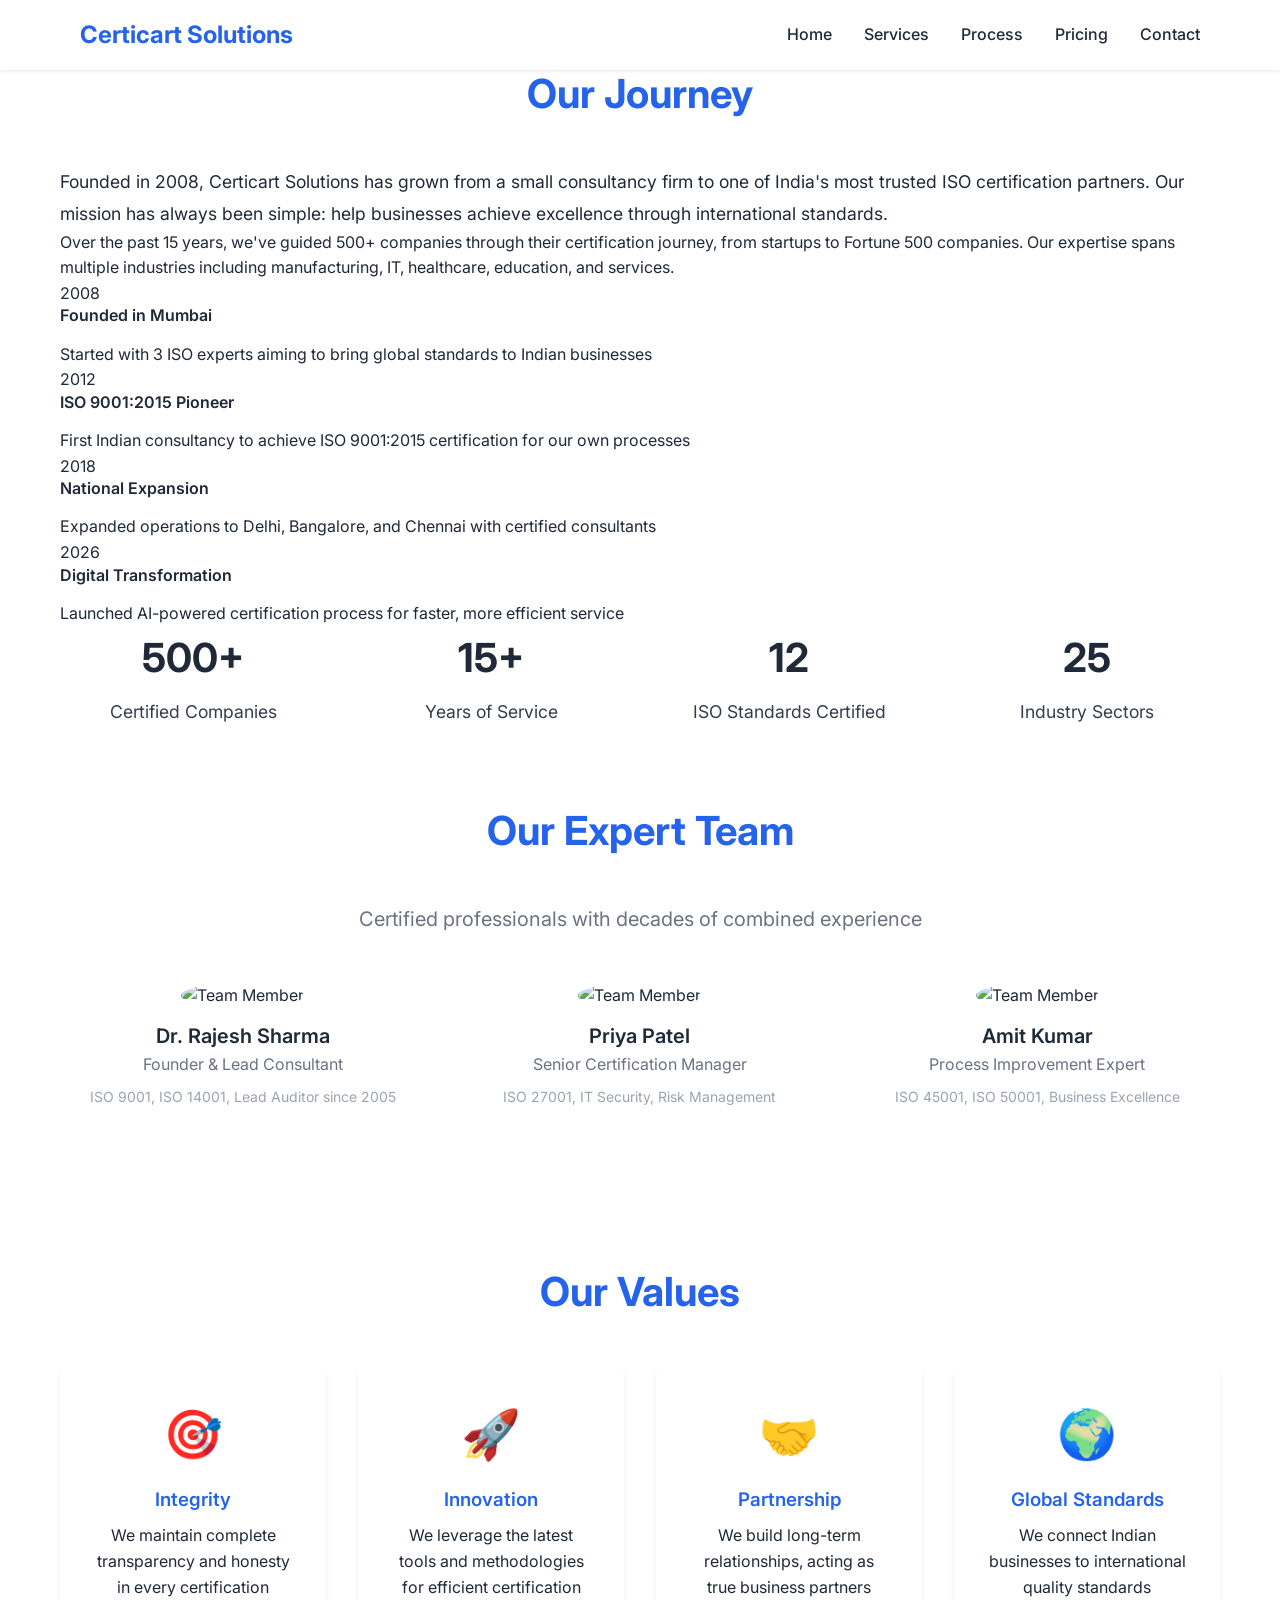
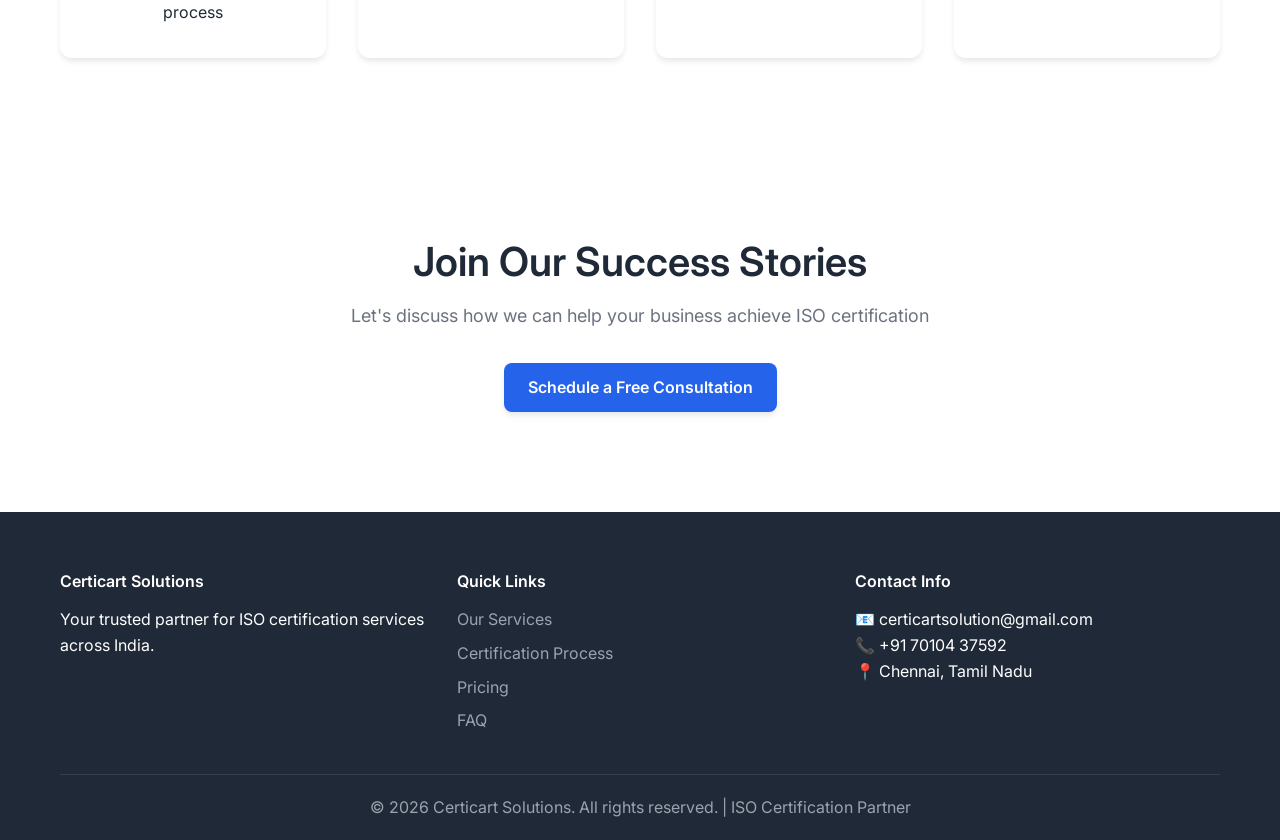
==== about.html @ 3e41272c "added the structure and filled with content" ====
<!DOCTYPE html>
<html lang="en">
<head>
    <meta charset="UTF-8">
    <meta name="viewport" content="width=device-width, initial-scale=1.0">
    <title>About Certicart Solutions | ISO Certification Experts</title>
    <meta name="description" content="Learn about Certicart Solutions - India's leading ISO certification consultancy with 15 years of experience in quality management systems.">
    <link rel="stylesheet" href="assets/css/style.css">
    <link rel="preconnect" href="https://fonts.googleapis.com">
    <link rel="preconnect" href="https://fonts.gstatic.com" crossorigin>
    <link href="https://fonts.googleapis.com/css2?family=Inter:wght@300;400;500;600;700&display=swap" rel="stylesheet">
    <link rel="icon" type="image/jpeg" href="logo.jpg">
</head>
<body>
    <!-- Header Navigation -->
    <header class="header">
        <div class="container">
            <div class="nav-wrapper">
                <a href="index.html" class="logo">Certicart Solutions</a>
                <nav class="nav-menu">
                    <a href="index.html" class="nav-link">Home</a>
                    <a href="services.html" class="nav-link">Services</a>
                    <a href="process.html" class="nav-link">Process</a>
                    <a href="pricing.html" class="nav-link">Pricing</a>
                    <a href="contact.html" class="nav-link">Contact</a>
                </nav>
                <button class="mobile-menu-toggle" aria-label="Toggle menu">
                    <span></span>
                    <span></span>
                    <span></span>
                </button>
            </div>
        </div>
    </header>

    <!-- About Hero -->
    <section class="about-hero">
        <div class="container">
            <div class="about-hero-content">
                <h1 class="about-title">Trusted ISO Certification Experts</h1>
                <p class="about-subtitle">15+ years of experience helping Indian businesses achieve global quality standards and ISO certification</p>
            </div>
        </div>
    </section>

    <!-- Our Story Section -->
    <section class="about-section">
        <div class="container">
            <div class="row">
                <div class="col-lg-6">
                    <h2 class="section-title">Our Journey</h2>
                    <p class="lead-text">
                        Founded in 2008, Certicart Solutions has grown from a small consultancy firm to one of India's most trusted ISO certification partners. Our mission has always been simple: help businesses achieve excellence through international standards.
                    </p>
                    <p>
                        Over the past 15 years, we've guided 500+ companies through their certification journey, from startups to Fortune 500 companies. Our expertise spans multiple industries including manufacturing, IT, healthcare, education, and services.
                    </p>
                    <div class="timeline">
                        <div class="timeline-item">
                            <div class="timeline-year">2008</div>
                            <div class="timeline-content">
                                <h4>Founded in Mumbai</h4>
                                <p>Started with 3 ISO experts aiming to bring global standards to Indian businesses</p>
                            </div>
                        </div>
                        <div class="timeline-item">
                            <div class="timeline-year">2012</div>
                            <div class="timeline-content">
                                <h4>ISO 9001:2015 Pioneer</h4>
                                <p>First Indian consultancy to achieve ISO 9001:2015 certification for our own processes</p>
                            </div>
                        </div>
                        <div class="timeline-item">
                            <div class="timeline-year">2018</div>
                            <div class="timeline-content">
                                <h4>National Expansion</h4>
                                <p>Expanded operations to Delhi, Bangalore, and Chennai with certified consultants</p>
                            </div>
                        </div>
                        <div class="timeline-item">
                            <div class="timeline-year">2026</div>
                            <div class="timeline-content">
                                <h4>Digital Transformation</h4>
                                <p>Launched AI-powered certification process for faster, more efficient service</p>
                            </div>
                        </div>
                    </div>
                </div>
                <div class="col-lg-6">
                    <div class="stats-grid">
                        <div class="stat-item">
                            <div class="stat-number">500+</div>
                            <div class="stat-label">Certified Companies</div>
                        </div>
                        <div class="stat-item">
                            <div class="stat-number">15+</div>
                            <div class="stat-label">Years of Service</div>
                        </div>
                        <div class="stat-item">
                            <div class="stat-number">12</div>
                            <div class="stat-label">ISO Standards Certified</div>
                        </div>
                        <div class="stat-item">
                            <div class="stat-number">25</div>
                            <div class="stat-label">Industry Sectors</div>
                        </div>
                    </div>
                </div>
            </div>
        </div>
    </section>

    <!-- Our Team Section -->
    <section class="team-section">
        <div class="container">
            <h2 class="section-title">Our Expert Team</h2>
            <p class="section-subtitle">Certified professionals with decades of combined experience</p>
            <div class="team-grid">
                <div class="team-member">
                    <div class="member-image">
                        <img src="https://picsum.photos/seed/team1/200/200" alt="Team Member" loading="lazy">
                    </div>
                    <div class="member-info">
                        <h3 class="member-name">Dr. Rajesh Sharma</h3>
                        <p class="member-title">Founder & Lead Consultant</p>
                        <p class="member-expertise">ISO 9001, ISO 14001, Lead Auditor since 2005</p>
                    </div>
                </div>
                <div class="team-member">
                    <div class="member-image">
                        <img src="https://picsum.photos/seed/team2/200/200" alt="Team Member" loading="lazy">
                    </div>
                    <div class="member-info">
                        <h3 class="member-name">Priya Patel</h3>
                        <p class="member-title">Senior Certification Manager</p>
                        <p class="member-expertise">ISO 27001, IT Security, Risk Management</p>
                    </div>
                </div>
                <div class="team-member">
                    <div class="member-image">
                        <img src="https://picsum.photos/seed/team3/200/200" alt="Team Member" loading="lazy">
                    </div>
                    <div class="member-info">
                        <h3 class="member-name">Amit Kumar</h3>
                        <p class="member-title">Process Improvement Expert</p>
                        <p class="member-expertise">ISO 45001, ISO 50001, Business Excellence</p>
                    </div>
                </div>
            </div>
        </div>
    </section>

    <!-- Our Values -->
    <section class="values-section bg-light">
        <div class="container">
            <h2 class="section-title text-center">Our Values</h2>
            <div class="values-grid">
                <div class="value-item">
                    <div class="value-icon">🎯</div>
                    <h3>Integrity</h3>
                    <p>We maintain complete transparency and honesty in every certification process</p>
                </div>
                <div class="value-item">
                    <div class="value-icon">🚀</div>
                    <h3>Innovation</h3>
                    <p>We leverage the latest tools and methodologies for efficient certification</p>
                </div>
                <div class="value-item">
                    <div class="value-icon">🤝</div>
                    <h3>Partnership</h3>
                    <p>We build long-term relationships, acting as true business partners</p>
                </div>
                <div class="value-item">
                    <div class="value-icon">🌍</div>
                    <h3>Global Standards</h3>
                    <p>We connect Indian businesses to international quality standards</p>
                </div>
            </div>
        </div>
    </section>

    <!-- CTA Section -->
    <section class="cta-section">
        <div class="container">
            <div class="cta-content text-center">
                <h2 class="cta-title">Join Our Success Stories</h2>
                <p class="cta-subtitle">Let's discuss how we can help your business achieve ISO certification</p>
                <a href="contact.html" class="btn-primary">Schedule a Free Consultation</a>
            </div>
        </div>
    </section>

    <!-- Footer -->
    <footer class="footer">
        <div class="container">
            <div class="footer-content">
                <div class="footer-section">
                    <h4>Certicart Solutions</h4>
                    <p>Your trusted partner for ISO certification services across India.</p>
                </div>
                <div class="footer-section">
                    <h4>Quick Links</h4>
                    <ul>
                        <li><a href="services.html">Our Services</a></li>
                        <li><a href="process.html">Certification Process</a></li>
                        <li><a href="pricing.html">Pricing</a></li>
                        <li><a href="faq.html">FAQ</a></li>
                    </ul>
                </div>
                <div class="footer-section">
                    <h4>Contact Info</h4>
                    <p>📧 certicartsolution@gmail.com</p>
                    <p>📞 +91 70104 37592</p>
                    <p>📍 Chennai, Tamil Nadu</p>
                </div>
            </div>
            <div class="footer-bottom">
                <p>&copy; 2026 Certicart Solutions. All rights reserved. | ISO Certification Partner</p>
            </div>
        </div>
    </footer>

    <script src="assets/js/script.js"></script>
</body>
</html>
---- assets/css/style.css ----
/* ===================================
   Base Styles & Variables
   =================================== */

:root {
    --primary-color: #2563eb;
    --secondary-color: #10b981;
    --accent-color: #f59e0b;
    --text-dark: #1f2937;
    --text-light: #6b7280;
    --text-lighter: #9ca3af;
    --bg-light: #f9fafb;
    --bg-white: #ffffff;
    --border-color: #e5e7eb;
    --shadow-sm: 0 1px 3px 0 rgba(0, 0, 0, 0.1);
    --shadow-md: 0 4px 6px -1px rgba(0, 0, 0, 0.1);
    --shadow-lg: 0 10px 15px -3px rgba(0, 0, 0, 0.1);
}

* {
    margin: 0;
    padding: 0;
    box-sizing: border-box;
}

html {
    scroll-behavior: smooth;
}

body {
    font-family: 'Inter', sans-serif;
    line-height: 1.6;
    color: var(--text-dark);
    overflow-x: hidden;
}

.container {
    max-width: 1200px;
    margin: 0 auto;
    padding: 0 20px;
}

/* ===================================
   Typography
   =================================== */

h1, h2, h3, h4, h5, h6 {
    font-weight: 600;
    line-height: 1.2;
    margin-bottom: 1rem;
}

.section-title {
    text-align: center;
    font-size: 2.5rem;
    font-weight: 700;
    margin-bottom: 3rem;
    color: var(--primary-color);
}

.section-subtitle {
    font-size: 1.25rem;
    color: var(--text-light);
    text-align: center;
    margin-bottom: 2rem;
}

.lead-text {
    font-size: 1.1rem;
    line-height: 1.8;
    color: var(--text-dark);
}

/* ===================================
   Header Navigation
   =================================== */

.header {
    background: var(--bg-white);
    box-shadow: var(--shadow-sm);
    position: fixed;
    top: 0;
    width: 100%;
    z-index: 1000;
    transition: all 0.3s ease;
}

.nav-wrapper {
    display: flex;
    justify-content: space-between;
    align-items: center;
    padding: 1rem 20px;
}

.logo {
    font-size: 1.5rem;
    font-weight: 700;
    color: var(--primary-color);
    text-decoration: none;
    transition: color 0.3s ease;
}

.logo:hover {
    color: var(--secondary-color);
}

.nav-menu {
    display: flex;
    list-style: none;
    gap: 2rem;
}

.nav-link {
    text-decoration: none;
    color: var(--text-dark);
    font-weight: 500;
    transition: color 0.3s ease;
    position: relative;
}

.nav-link:hover {
    color: var(--primary-color);
}

.nav-link::after {
    content: '';
    position: absolute;
    bottom: -5px;
    left: 0;
    width: 0;
    height: 2px;
    background: var(--primary-color);
    transition: width 0.3s ease;
}

.nav-link:hover::after {
    width: 100%;
}

.mobile-menu-toggle {
    display: none;
    flex-direction: column;
    cursor: pointer;
    gap: 4px;
    padding: 8px;
}

.mobile-menu-toggle span {
    width: 25px;
    height: 3px;
    background: var(--text-dark);
    transition: all 0.3s ease;
}

/* ===================================
   Buttons
   =================================== */

.btn-primary, .btn-secondary {
    display: inline-block;
    padding: 12px 24px;
    text-decoration: none;
    font-weight: 600;
    border-radius: 8px;
    transition: all 0.3s ease;
    cursor: pointer;
    border: none;
    font-size: 1rem;
}

.btn-primary {
    background: var(--primary-color);
    color: var(--bg-white);
    box-shadow: var(--shadow-md);
}

.btn-primary:hover {
    background: #1d4ed8;
    transform: translateY(-2px);
    box-shadow: var(--shadow-lg);
}

.btn-secondary {
    background: transparent;
    color: var(--primary-color);
    border: 2px solid var(--primary-color);
}

.btn-secondary:hover {
    background: var(--primary-color);
    color: var(--bg-white);
    transform: translateY(-2px);
}

/* ===================================
   Hero Section
   =================================== */

.hero {
    padding: 120px 0 80px;
    background: linear-gradient(135deg, #667eea 0%, #764ba2 100%);
    color: var(--bg-white);
    text-align: center;
    position: relative;
    overflow: hidden;
}

.hero::before {
    content: '';
    position: absolute;
    top: 0;
    left: 0;
    right: 0;
    bottom: 0;
    background: url('data:image/svg+xml,<svg xmlns="http://www.w3.org/2000/svg" viewBox="0 0 1440 320"><path fill="%23ffffff" fill-opacity="0.1" d="M0,96L48,112C96,128,192,160,288,160C384,160,480,128,576,122.7C672,117,768,139,864,154.7C960,171,1056,181,1152,165.3C1248,149,1344,107,1392,85.3L1440,64L1440,320L1392,320C1344,320,1248,320,1152,320C1056,320,960,320,864,320C768,320,672,320,576,320C480,320,384,320,288,320C192,320,96,320,48,320L0,320Z"></path></svg>') no-repeat bottom;
    background-size: cover;
}

.hero-content {
    display: grid;
    grid-template-columns: 1fr 1fr;
    gap: 4rem;
    align-items: center;
    position: relative;
    z-index: 1;
}

.hero-title {
    font-size: 3.5rem;
    font-weight: 700;
    margin-bottom: 1.5rem;
    line-height: 1.2;
}

.hero-subtitle {
    font-size: 1.25rem;
    margin-bottom: 2.5rem;
    opacity: 0.95;
}

.hero-buttons {
    display: flex;
    gap: 1rem;
    justify-content: center;
    flex-wrap: wrap;
}

.hero-image img {
    border-radius: 20px;
    box-shadow: var(--shadow-lg);
    max-width: 100%;
    height: auto;
}

/* ===================================
   Services Sections
   =================================== */

.services-overview {
    padding: 80px 0;
    background: var(--bg-white);
}

.services-grid {
    display: grid;
    grid-template-columns: repeat(auto-fit, minmax(280px, 1fr));
    gap: 2rem;
    margin-top: 3rem;
}

.service-item {
    text-align: center;
    padding: 2rem;
    background: var(--bg-light);
    border-radius: 12px;
    transition: transform 0.3s ease, box-shadow 0.3s ease;
}

.service-item:hover {
    transform: translateY(-5px);
    box-shadow: var(--shadow-lg);
}

.service-icon {
    font-size: 3rem;
    margin-bottom: 1rem;
}

.service-item h3 {
    font-size: 1.25rem;
    color: var(--primary-color);
    margin-bottom: 0.75rem;
}

.service-item p {
    color: var(--text-light);
    line-height: 1.6;
}

/* Stats Section */
.stats {
    padding: 60px 0;
    background: linear-gradient(135deg, var(--primary-color) 0%, var(--secondary-color) 100%);
    color: var(--bg-white);
}

.stats-grid {
    display: grid;
    grid-template-columns: repeat(auto-fit, minmax(200px, 1fr));
    gap: 2rem;
    text-align: center;
}

.stat-number {
    font-size: 2.5rem;
    font-weight: 700;
    margin-bottom: 0.5rem;
}

.stat-label {
    font-size: 1.1rem;
    opacity: 0.9;
}

/* ===================================
   Featured Services
   =================================== */

.featured-services {
    padding: 80px 0;
    background: var(--bg-light);
}

.services-list {
    display: grid;
    grid-template-columns: repeat(auto-fit, minmax(320px, 1fr));
    gap: 2rem;
    margin-top: 3rem;
}

.service-card {
    background: var(--bg-white);
    padding: 2.5rem;
    border-radius: 12px;
    box-shadow: var(--shadow-md);
    transition: transform 0.3s ease, box-shadow 0.3s ease;
}

.service-card:hover {
    transform: translateY(-3px);
    box-shadow: var(--shadow-lg);
}

.service-header {
    display: flex;
    justify-content: space-between;
    align-items: center;
    margin-bottom: 1.5rem;
}

.service-header h3 {
    font-size: 1.5rem;
    color: var(--primary-color);
}

.service-badge {
    background: var(--bg-light);
    padding: 0.5rem 1rem;
    border-radius: 20px;
    font-size: 0.875rem;
    font-weight: 500;
    color: var(--text-dark);
}

.service-card p {
    color: var(--text-light);
    line-height: 1.6;
}

/* ===================================
   Team Section
   =================================== */

.team-section {
    padding: 80px 0;
    background: var(--bg-white);
}

.team-grid {
    display: grid;
    grid-template-columns: repeat(auto-fit, minmax(250px, 1fr));
    gap: 2rem;
    margin-top: 3rem;
}

.team-member {
    text-align: center;
    transition: transform 0.3s ease;
}

.team-member:hover {
    transform: scale(1.05);
}

.member-image img {
    border-radius: 50%;
    width: 150px;
    height: 150px;
    object-fit: cover;
    margin-bottom: 1rem;
}

.member-name {
    font-size: 1.25rem;
    margin-bottom: 0.25rem;
}

.member-title {
    color: var(--text-light);
    margin-bottom: 0.5rem;
}

.member-expertise {
    font-size: 0.875rem;
    color: var(--text-lighter);
}

/* ===================================
   Values Section
   =================================== */

.values-section {
    padding: 80px 0;
}

.values-grid {
    display: grid;
    grid-template-columns: repeat(auto-fit, minmax(250px, 1fr));
    gap: 2rem;
    margin-top: 3rem;
}

.value-item {
    text-align: center;
    padding: 2rem;
    background: var(--bg-white);
    border-radius: 12px;
    box-shadow: var(--shadow-md);
    transition: transform 0.3s ease;
}

.value-item:hover {
    transform: translateY(-5px);
}

.value-icon {
    font-size: 3rem;
    margin-bottom: 1rem;
}

.value-item h3 {
    color: var(--primary-color);
    margin-bottom: 0.75rem;
}

/* ===================================
   Contact Section
   =================================== */

.cta-section {
    padding: 100px 0;
    text-align: center;
}

.cta-section.bg-light {
    background: var(--bg-light);
}

.cta-title {
    font-size: 2.5rem;
    margin-bottom: 1rem;
}

.cta-subtitle {
    font-size: 1.125rem;
    color: var(--text-light);
    margin-bottom: 2rem;
    max-width: 600px;
    margin-left: auto;
    margin-right: auto;
}

/* ===================================
   Footer
   =================================== */

.footer {
    background: var(--text-dark);
    color: var(--bg-white);
    padding: 60px 0 20px;
}

.footer-content {
    display: grid;
    grid-template-columns: repeat(auto-fit, minmax(250px, 1fr));
    gap: 2rem;
    margin-bottom: 2rem;
}

.footer-section h4 {
    color: var(--bg-white);
    margin-bottom: 1rem;
}

.footer-section ul {
    list-style: none;
}

.footer-section li {
    margin-bottom: 0.5rem;
}

.footer-section a {
    color: var(--text-lighter);
    text-decoration: none;
    transition: color 0.3s ease;
}

.footer-section a:hover {
    color: var(--bg-white);
}

.footer-bottom {
    border-top: 1px solid rgba(255, 255, 255, 0.1);
    padding-top: 20px;
    text-align: center;
    color: var(--text-lighter);
}

/* ===================================
   Mobile Responsive
   =================================== */

@media (max-width: 768px) {
    .mobile-menu-toggle {
        display: flex;
    }

    .nav-menu {
        display: none;
        position: absolute;
        top: 100%;
        left: 0;
        width: 100%;
        background: var(--bg-white);
        flex-direction: column;
        padding: 1rem;
        box-shadow: var(--shadow-lg);
    }

    .nav-menu.active {
        display: flex;
    }

    .hero-content {
        grid-template-columns: 1fr;
        text-align: center;
        gap: 2rem;
    }

    .hero-title {
        font-size: 2.5rem;
    }

    .hero-buttons {
        justify-content: center;
    }

    .stats-grid {
        grid-template-columns: 1fr;
    }

    .service-header {
        flex-direction: column;
        align-items: flex-start;
        gap: 1rem;
    }

    .footer-content {
        grid-template-columns: 1fr;
        text-align: center;
    }

    .section-title {
        font-size: 2rem;
    }
}

@media (max-width: 480px) {
    .hero-title {
        font-size: 2rem;
    }

    .hero-subtitle {
        font-size: 1rem;
    }

    .stats-grid {
        gap: 1rem;
    }

    .stat-number {
        font-size: 2rem;
    }
}
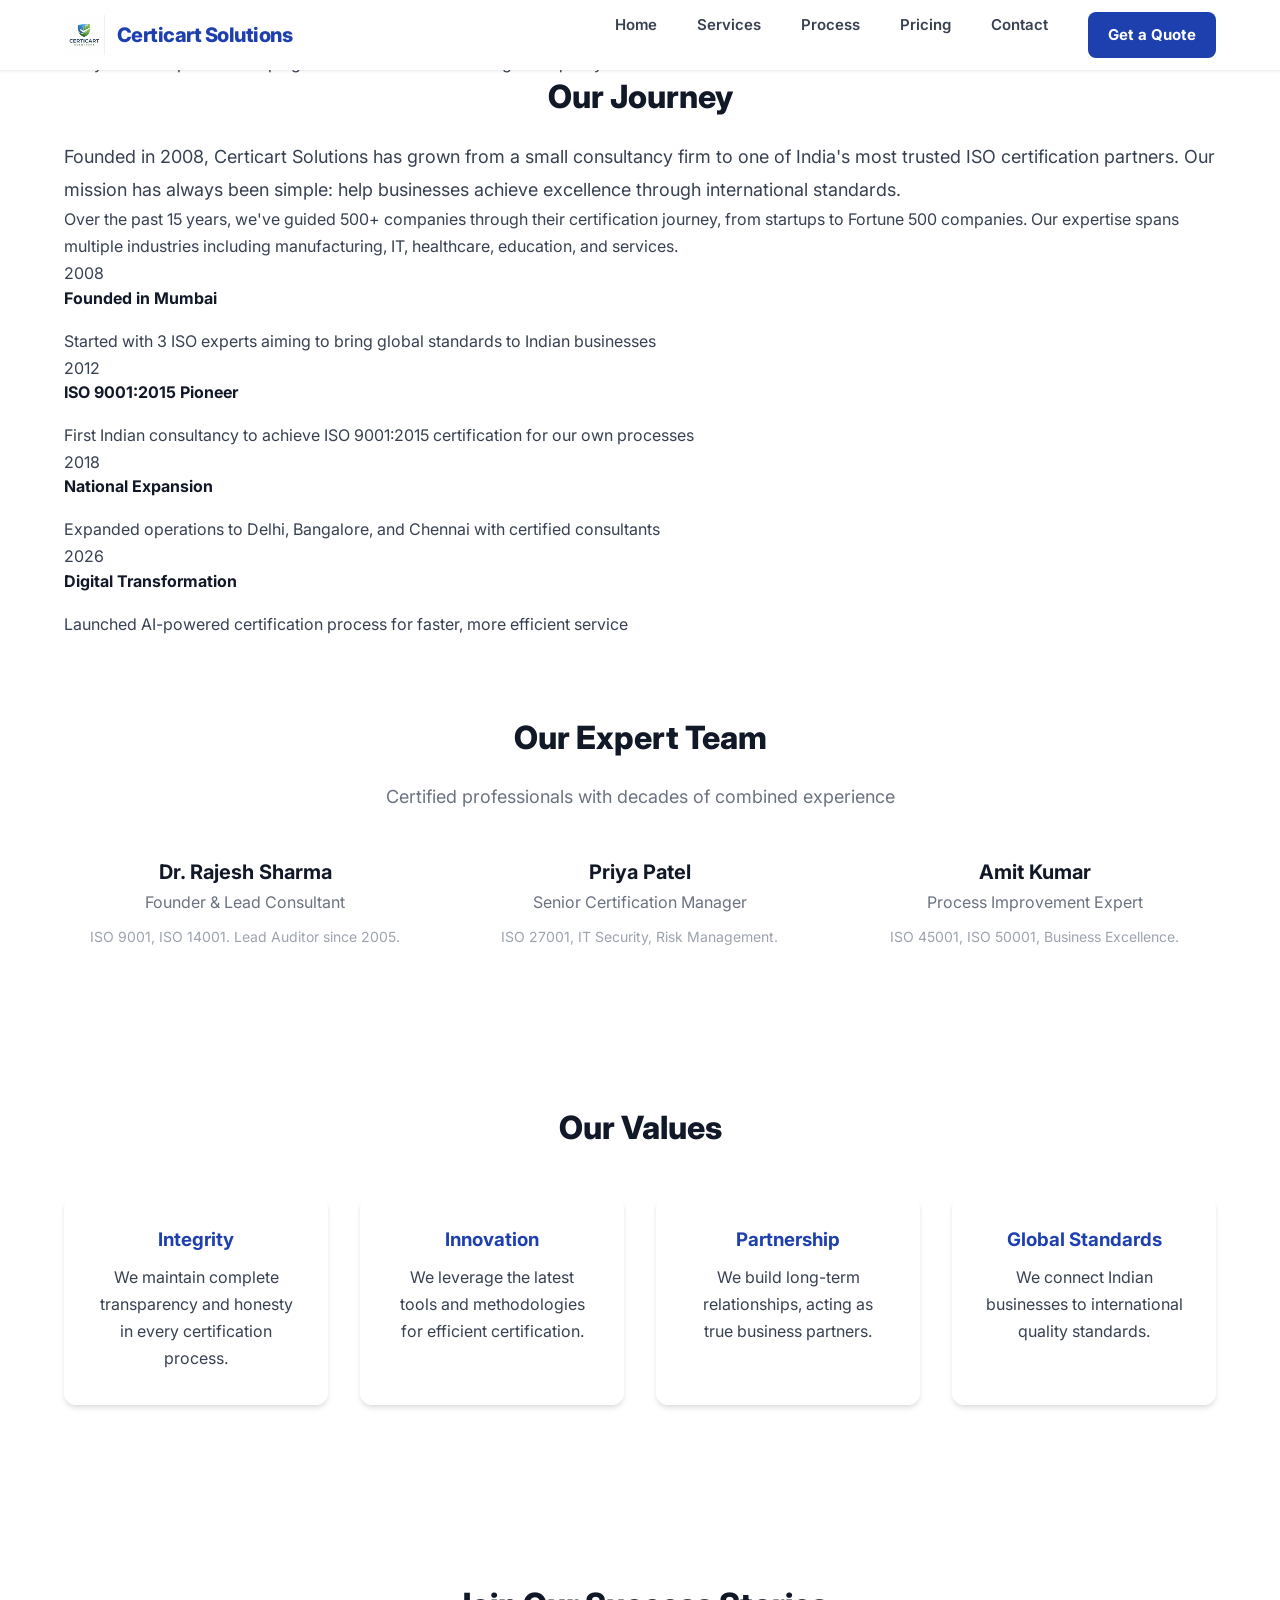
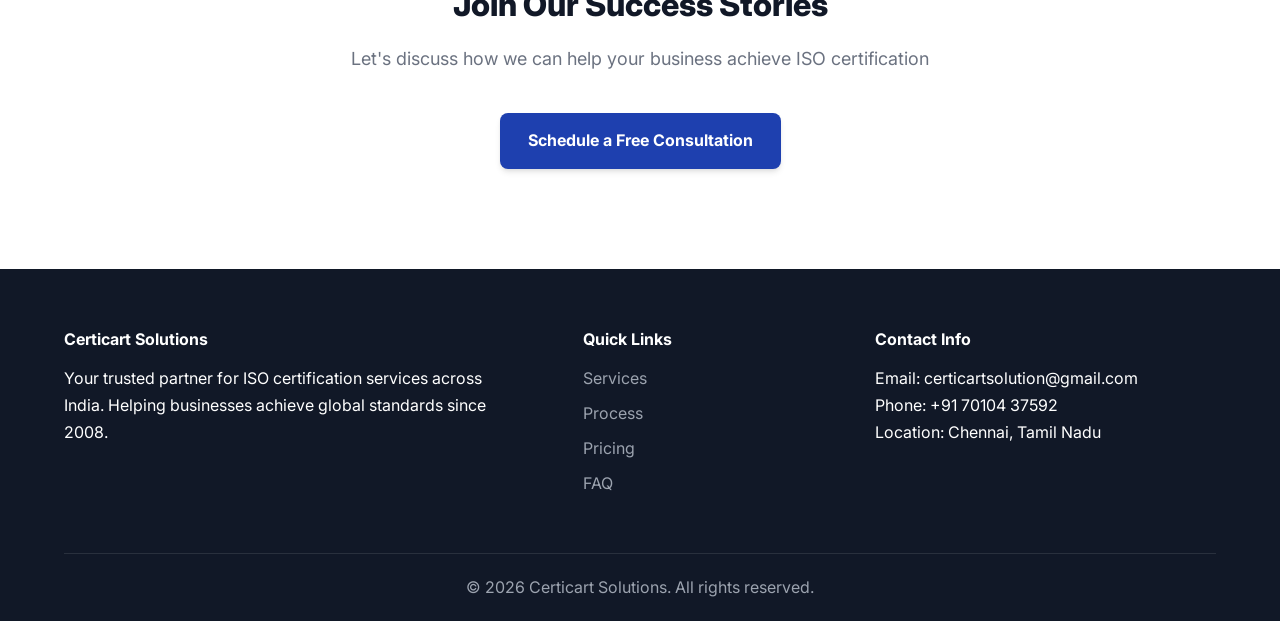
==== commit 759eb7d4: "made changes to the structure and content" ====
--- a/about.html
+++ b/about.html
@@ -9,20 +9,24 @@
     <link rel="preconnect" href="https://fonts.googleapis.com">
     <link rel="preconnect" href="https://fonts.gstatic.com" crossorigin>
     <link href="https://fonts.googleapis.com/css2?family=Inter:wght@300;400;500;600;700&display=swap" rel="stylesheet">
-    <link rel="icon" type="image/jpeg" href="logo.jpg">
+    <link rel="icon" type="image/png" href="assets/logo.png">
 </head>
 <body>
     <!-- Header Navigation -->
     <header class="header">
         <div class="container">
             <div class="nav-wrapper">
-                <a href="index.html" class="logo">Certicart Solutions</a>
+                <a href="index.html" class="logo">
+                    <img src="assets/logo.png" alt="Certicart Solutions Logo" class="logo-img">
+                    <span class="logo-text">Certicart Solutions</span>
+                </a>
                 <nav class="nav-menu">
                     <a href="index.html" class="nav-link">Home</a>
                     <a href="services.html" class="nav-link">Services</a>
                     <a href="process.html" class="nav-link">Process</a>
                     <a href="pricing.html" class="nav-link">Pricing</a>
                     <a href="contact.html" class="nav-link">Contact</a>
+                    <a href="contact.html" class="nav-link nav-quote-btn">Get a Quote</a>
                 </nav>
                 <button class="mobile-menu-toggle" aria-label="Toggle menu">
                     <span></span>
@@ -117,33 +121,24 @@
             <p class="section-subtitle">Certified professionals with decades of combined experience</p>
             <div class="team-grid">
                 <div class="team-member">
-                    <div class="member-image">
-                        <img src="https://picsum.photos/seed/team1/200/200" alt="Team Member" loading="lazy">
-                    </div>
                     <div class="member-info">
                         <h3 class="member-name">Dr. Rajesh Sharma</h3>
                         <p class="member-title">Founder & Lead Consultant</p>
-                        <p class="member-expertise">ISO 9001, ISO 14001, Lead Auditor since 2005</p>
+                        <p class="member-expertise">ISO 9001, ISO 14001. Lead Auditor since 2005.</p>
                     </div>
                 </div>
                 <div class="team-member">
-                    <div class="member-image">
-                        <img src="https://picsum.photos/seed/team2/200/200" alt="Team Member" loading="lazy">
-                    </div>
                     <div class="member-info">
                         <h3 class="member-name">Priya Patel</h3>
                         <p class="member-title">Senior Certification Manager</p>
-                        <p class="member-expertise">ISO 27001, IT Security, Risk Management</p>
+                        <p class="member-expertise">ISO 27001, IT Security, Risk Management.</p>
                     </div>
                 </div>
                 <div class="team-member">
-                    <div class="member-image">
-                        <img src="https://picsum.photos/seed/team3/200/200" alt="Team Member" loading="lazy">
-                    </div>
                     <div class="member-info">
                         <h3 class="member-name">Amit Kumar</h3>
                         <p class="member-title">Process Improvement Expert</p>
-                        <p class="member-expertise">ISO 45001, ISO 50001, Business Excellence</p>
+                        <p class="member-expertise">ISO 45001, ISO 50001, Business Excellence.</p>
                     </div>
                 </div>
             </div>
@@ -156,24 +151,20 @@
             <h2 class="section-title text-center">Our Values</h2>
             <div class="values-grid">
                 <div class="value-item">
-                    <div class="value-icon">🎯</div>
                     <h3>Integrity</h3>
-                    <p>We maintain complete transparency and honesty in every certification process</p>
-                </div>
-                <div class="value-item">
-                    <div class="value-icon">🚀</div>
+                    <p>We maintain complete transparency and honesty in every certification process.</p>
+                </div>
+                <div class="value-item">
                     <h3>Innovation</h3>
-                    <p>We leverage the latest tools and methodologies for efficient certification</p>
-                </div>
-                <div class="value-item">
-                    <div class="value-icon">🤝</div>
+                    <p>We leverage the latest tools and methodologies for efficient certification.</p>
+                </div>
+                <div class="value-item">
                     <h3>Partnership</h3>
-                    <p>We build long-term relationships, acting as true business partners</p>
-                </div>
-                <div class="value-item">
-                    <div class="value-icon">🌍</div>
+                    <p>We build long-term relationships, acting as true business partners.</p>
+                </div>
+                <div class="value-item">
                     <h3>Global Standards</h3>
-                    <p>We connect Indian businesses to international quality standards</p>
+                    <p>We connect Indian businesses to international quality standards.</p>
                 </div>
             </div>
         </div>
@@ -196,30 +187,33 @@
             <div class="footer-content">
                 <div class="footer-section">
                     <h4>Certicart Solutions</h4>
-                    <p>Your trusted partner for ISO certification services across India.</p>
+                    <p>Your trusted partner for ISO certification services across India. Helping businesses achieve global standards since 2008.</p>
                 </div>
                 <div class="footer-section">
                     <h4>Quick Links</h4>
                     <ul>
-                        <li><a href="services.html">Our Services</a></li>
-                        <li><a href="process.html">Certification Process</a></li>
+                        <li><a href="services.html">Services</a></li>
+                        <li><a href="process.html">Process</a></li>
                         <li><a href="pricing.html">Pricing</a></li>
                         <li><a href="faq.html">FAQ</a></li>
                     </ul>
                 </div>
                 <div class="footer-section">
                     <h4>Contact Info</h4>
-                    <p>📧 certicartsolution@gmail.com</p>
-                    <p>📞 +91 70104 37592</p>
-                    <p>📍 Chennai, Tamil Nadu</p>
+                    <p>Email: certicartsolution@gmail.com</p>
+                    <p>Phone: +91 70104 37592</p>
+                    <p>Location: Chennai, Tamil Nadu</p>
                 </div>
             </div>
             <div class="footer-bottom">
-                <p>&copy; 2026 Certicart Solutions. All rights reserved. | ISO Certification Partner</p>
+                <p>&copy; 2026 Certicart Solutions. All rights reserved.</p>
             </div>
         </div>
     </footer>
 
+    <button id="back-to-top" aria-label="Back to top">
+        <span>↑</span>
+    </button>
     <script src="assets/js/script.js"></script>
 </body>
 </html>
--- a/assets/css/style.css
+++ b/assets/css/style.css
@@ -3,18 +3,31 @@
    =================================== */
 
 :root {
-    --primary-color: #2563eb;
-    --secondary-color: #10b981;
-    --accent-color: #f59e0b;
-    --text-dark: #1f2937;
-    --text-light: #6b7280;
-    --text-lighter: #9ca3af;
-    --bg-light: #f9fafb;
+    /* Color Palette - Premium Corporate */
+    --primary-color: #1e40af;       /* Deeper, Trustworthy Blue */
+    --secondary-color: #065f46;     /* Deeper, Professional Green */
+    --accent-color: #10b981;        /* Clean Accent Green */
+    --text-dark: #111827;          /* Rich Header Gray */
+    --text-body: #374151;          /* Comfortable Body Gray */
+    --text-light: #6b7280;          /* Subtle Support Gray */
+    --text-lighter: #9ca3af;       /* Minor Support Gray */
+    --bg-light: #f8fafc;           /* Clean Off-white/Gray */
     --bg-white: #ffffff;
-    --border-color: #e5e7eb;
-    --shadow-sm: 0 1px 3px 0 rgba(0, 0, 0, 0.1);
-    --shadow-md: 0 4px 6px -1px rgba(0, 0, 0, 0.1);
-    --shadow-lg: 0 10px 15px -3px rgba(0, 0, 0, 0.1);
+    --border-color: #e2e8f0;       /* Lighter, subtle borders */
+    
+    /* Typography Scale */
+    --fs-h1: 2.75rem;
+    --fs-h1-hero: 3.5rem;
+    --fs-h2: 2rem;
+    --fs-h3: 1.25rem;
+    --fs-body: 1rem;
+    --fs-nav: 0.9375rem;
+    
+    /* Effects */
+    --shadow-sm: 0 1px 2px 0 rgba(0, 0, 0, 0.05);
+    --shadow-md: 0 4px 6px -1px rgba(0, 0, 0, 0.1), 0 2px 4px -1px rgba(0, 0, 0, 0.06);
+    --shadow-lg: 0 10px 15px -3px rgba(0, 0, 0, 0.1), 0 4px 6px -2px rgba(0, 0, 0, 0.05);
+    --radius-standard: 8px;
 }
 
 * {
@@ -25,19 +38,23 @@
 
 html {
     scroll-behavior: smooth;
+    font-size: 16px; /* Explicit base */
 }
 
 body {
-    font-family: 'Inter', sans-serif;
-    line-height: 1.6;
-    color: var(--text-dark);
+    font-family: 'Inter', -apple-system, BlinkMacSystemFont, 'Segoe UI', Roboto, sans-serif;
+    line-height: 1.7; /* Balanced for readability */
+    color: var(--text-body);
+    background-color: var(--bg-white);
     overflow-x: hidden;
+    -webkit-font-smoothing: antialiased;
+    -moz-osx-font-smoothing: grayscale;
 }
 
 .container {
     max-width: 1200px;
     margin: 0 auto;
-    padding: 0 20px;
+    padding: 0 1.5rem;
 }
 
 /* ===================================
@@ -45,30 +62,33 @@
    =================================== */
 
 h1, h2, h3, h4, h5, h6 {
-    font-weight: 600;
-    line-height: 1.2;
-    margin-bottom: 1rem;
+    font-weight: 700; /* Bolder headers for clear hierarchy */
+    line-height: 1.25;
+    margin-bottom: 1.25rem;
+    color: var(--text-dark);
 }
 
 .section-title {
     text-align: center;
-    font-size: 2.5rem;
-    font-weight: 700;
-    margin-bottom: 3rem;
-    color: var(--primary-color);
+    font-size: var(--fs-h2);
+    font-weight: 800;
+    margin-bottom: 1.5rem;
 }
 
 .section-subtitle {
-    font-size: 1.25rem;
+    font-size: 1.125rem;
     color: var(--text-light);
     text-align: center;
-    margin-bottom: 2rem;
+    margin-bottom: 3rem;
+    max-width: 700px;
+    margin-left: auto;
+    margin-right: auto;
 }
 
 .lead-text {
-    font-size: 1.1rem;
+    font-size: 1.125rem;
     line-height: 1.8;
-    color: var(--text-dark);
+    color: var(--text-body);
 }
 
 /* ===================================
@@ -89,37 +109,71 @@
     display: flex;
     justify-content: space-between;
     align-items: center;
-    padding: 1rem 20px;
+    padding: 0.75rem 0;
 }
 
 .logo {
-    font-size: 1.5rem;
-    font-weight: 700;
+    display: flex;
+    align-items: center;
+    gap: 12px;
+    text-decoration: none;
+    transition: transform 0.3s cubic-bezier(0.4, 0, 0.2, 1);
+}
+
+.logo:hover {
+    transform: scale(1.02);
+}
+
+.logo-img {
+    height: 40px;
+    width: auto;
+    object-fit: contain;
+}
+
+.logo-text {
+    font-size: 1.25rem;
+    font-weight: 800;
     color: var(--primary-color);
-    text-decoration: none;
-    transition: color 0.3s ease;
-}
-
-.logo:hover {
-    color: var(--secondary-color);
+    letter-spacing: -0.025em;
 }
 
 .nav-menu {
     display: flex;
     list-style: none;
-    gap: 2rem;
+    gap: 2.5rem;
 }
 
 .nav-link {
     text-decoration: none;
-    color: var(--text-dark);
-    font-weight: 500;
+    color: var(--text-body);
+    font-weight: 600;
+    font-size: var(--fs-nav);
     transition: color 0.3s ease;
     position: relative;
 }
 
 .nav-link:hover {
     color: var(--primary-color);
+}
+
+.nav-quote-btn {
+    background: var(--primary-color);
+    color: var(--bg-white) !important;
+    padding: 0.625rem 1.25rem;
+    border-radius: var(--radius-standard);
+    font-weight: 700;
+    font-size: var(--fs-nav);
+    transition: all 0.3s ease;
+}
+
+.nav-quote-btn:hover {
+    background: var(--secondary-color);
+    transform: translateY(-1px);
+    box-shadow: var(--shadow-md);
+}
+
+.nav-quote-btn::after {
+    display: none;
 }
 
 .nav-link::after {
@@ -158,14 +212,14 @@
 
 .btn-primary, .btn-secondary {
     display: inline-block;
-    padding: 12px 24px;
+    padding: 0.875rem 1.75rem;
     text-decoration: none;
-    font-weight: 600;
-    border-radius: 8px;
-    transition: all 0.3s ease;
+    font-weight: 700;
+    border-radius: var(--radius-standard);
+    transition: all 0.3s cubic-bezier(0.4, 0, 0.2, 1);
     cursor: pointer;
     border: none;
-    font-size: 1rem;
+    font-size: var(--fs-body);
 }
 
 .btn-primary {
@@ -175,7 +229,7 @@
 }
 
 .btn-primary:hover {
-    background: #1d4ed8;
+    background: #173691; /* Manual darken of primary */
     transform: translateY(-2px);
     box-shadow: var(--shadow-lg);
 }
@@ -197,10 +251,10 @@
    =================================== */
 
 .hero {
-    padding: 120px 0 80px;
-    background: linear-gradient(135deg, #667eea 0%, #764ba2 100%);
+    padding: 160px 0 120px;
+    background: linear-gradient(135deg, #1e40af 0%, #065f46 100%);
     color: var(--bg-white);
-    text-align: center;
+    text-align: left;
     position: relative;
     overflow: hidden;
 }
@@ -226,16 +280,18 @@
 }
 
 .hero-title {
-    font-size: 3.5rem;
-    font-weight: 700;
+    font-size: var(--fs-h1-hero);
+    font-weight: 800;
     margin-bottom: 1.5rem;
-    line-height: 1.2;
+    line-height: 1.15;
+    letter-spacing: -0.02em;
 }
 
 .hero-subtitle {
     font-size: 1.25rem;
-    margin-bottom: 2.5rem;
-    opacity: 0.95;
+    margin-bottom: 3rem;
+    opacity: 0.9;
+    line-height: 1.6;
 }
 
 .hero-buttons {
@@ -257,7 +313,7 @@
    =================================== */
 
 .services-overview {
-    padding: 80px 0;
+    padding: 120px 0;
     background: var(--bg-white);
 }
 
@@ -287,7 +343,7 @@
 }
 
 .service-item h3 {
-    font-size: 1.25rem;
+    font-size: var(--fs-h3);
     color: var(--primary-color);
     margin-bottom: 0.75rem;
 }
@@ -305,15 +361,12 @@
 }
 
 .stats-grid {
-    display: grid;
-    grid-template-columns: repeat(auto-fit, minmax(200px, 1fr));
-    gap: 2rem;
-    text-align: center;
+    display: none; /* Decluttered */
 }
 
 .stat-number {
-    font-size: 2.5rem;
-    font-weight: 700;
+    font-size: var(--fs-h2);
+    font-weight: 800;
     margin-bottom: 0.5rem;
 }
 
@@ -341,14 +394,14 @@
 .service-card {
     background: var(--bg-white);
     padding: 2.5rem;
-    border-radius: 12px;
-    box-shadow: var(--shadow-md);
-    transition: transform 0.3s ease, box-shadow 0.3s ease;
+    border-radius: 8px;
+    border: 1px solid var(--border-color);
+    transition: transform 0.3s ease;
 }
 
 .service-card:hover {
-    transform: translateY(-3px);
-    box-shadow: var(--shadow-lg);
+    transform: translateY(-2px);
+    border-color: var(--primary-color);
 }
 
 .service-header {
@@ -359,8 +412,9 @@
 }
 
 .service-header h3 {
-    font-size: 1.5rem;
+    font-size: 1.35rem;
     color: var(--primary-color);
+    font-weight: 700;
 }
 
 .service-badge {
@@ -412,7 +466,9 @@
 
 .member-name {
     font-size: 1.25rem;
+    font-weight: 700;
     margin-bottom: 0.25rem;
+    color: var(--text-dark);
 }
 
 .member-title {
@@ -477,17 +533,19 @@
 }
 
 .cta-title {
-    font-size: 2.5rem;
-    margin-bottom: 1rem;
+    font-size: var(--fs-h2);
+    font-weight: 800;
+    margin-bottom: 1.25rem;
 }
 
 .cta-subtitle {
     font-size: 1.125rem;
     color: var(--text-light);
-    margin-bottom: 2rem;
-    max-width: 600px;
+    margin-bottom: 2.5rem;
+    max-width: 650px;
     margin-left: auto;
     margin-right: auto;
+    line-height: 1.6;
 }
 
 /* ===================================
@@ -502,9 +560,9 @@
 
 .footer-content {
     display: grid;
-    grid-template-columns: repeat(auto-fit, minmax(250px, 1fr));
-    gap: 2rem;
-    margin-bottom: 2rem;
+    grid-template-columns: 2fr 1fr 1.5fr;
+    gap: 4rem;
+    margin-bottom: 3rem;
 }
 
 .footer-section h4 {
@@ -541,9 +599,45 @@
    Mobile Responsive
    =================================== */
 
+/* ===================================
+   Back to Top Button
+   =================================== */
+#back-to-top {
+    position: fixed;
+    bottom: 30px;
+    right: 30px;
+    width: 45px;
+    height: 45px;
+    background: var(--primary-color);
+    color: white;
+    border: none;
+    border-radius: 50%;
+    cursor: pointer;
+    display: none;
+    align-items: center;
+    justify-content: center;
+    z-index: 1000;
+    box-shadow: var(--shadow-md);
+    transition: all 0.3s ease;
+}
+
+#back-to-top:hover {
+    background: var(--secondary-color);
+    transform: translateY(-3px);
+    box-shadow: var(--shadow-lg);
+}
+
 @media (max-width: 768px) {
     .mobile-menu-toggle {
         display: flex;
+    }
+    
+    .logo-img {
+        height: 32px;
+    }
+    
+    .logo-text {
+        font-size: 1.125rem;
     }
 
     .nav-menu {
@@ -554,8 +648,17 @@
         width: 100%;
         background: var(--bg-white);
         flex-direction: column;
-        padding: 1rem;
+        padding: 2.5rem 1.5rem;
         box-shadow: var(--shadow-lg);
+        gap: 1.5rem;
+        text-align: center;
+        border-top: 1px solid var(--border-color);
+    }
+
+    .nav-quote-btn {
+        display: inline-block;
+        width: fit-content;
+        margin: 0 auto;
     }
 
     .nav-menu.active {
@@ -592,7 +695,7 @@
     }
 
     .section-title {
-        font-size: 2rem;
+        font-size: 1.75rem;
     }
 }
 
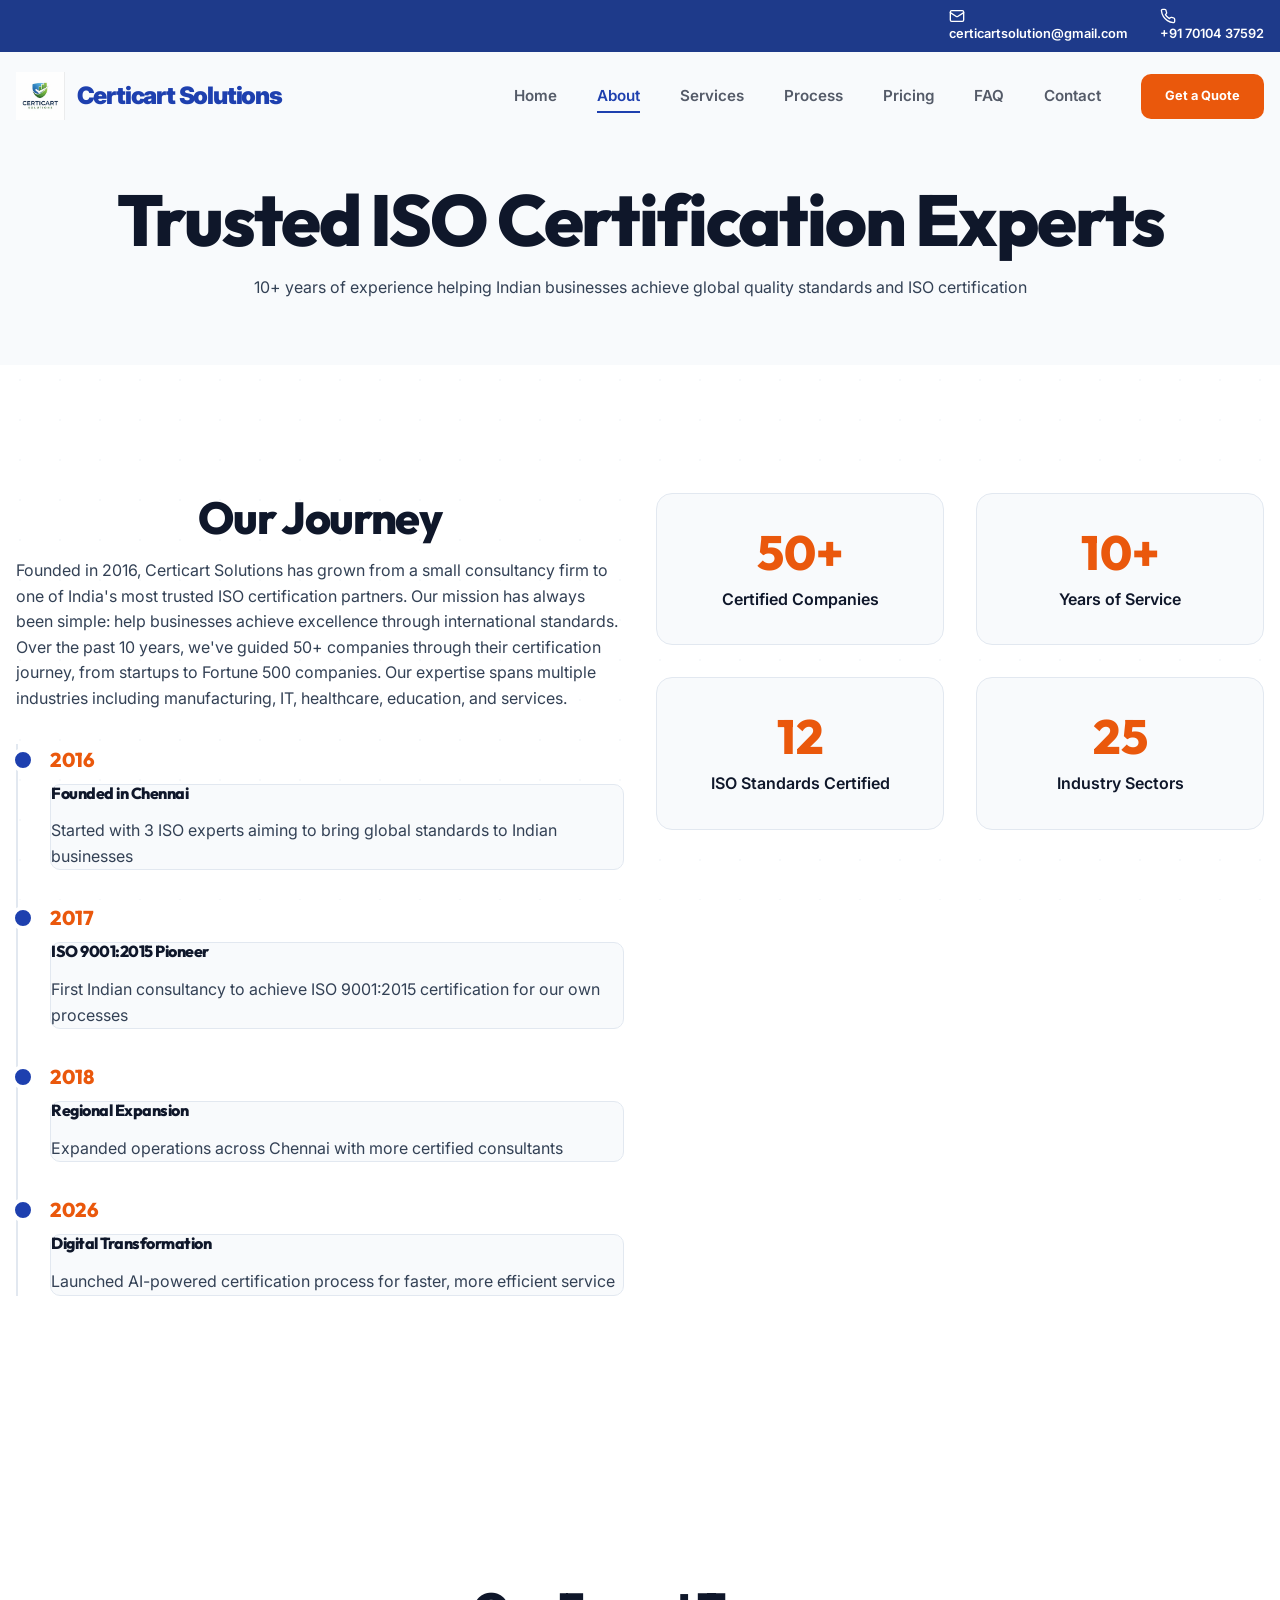
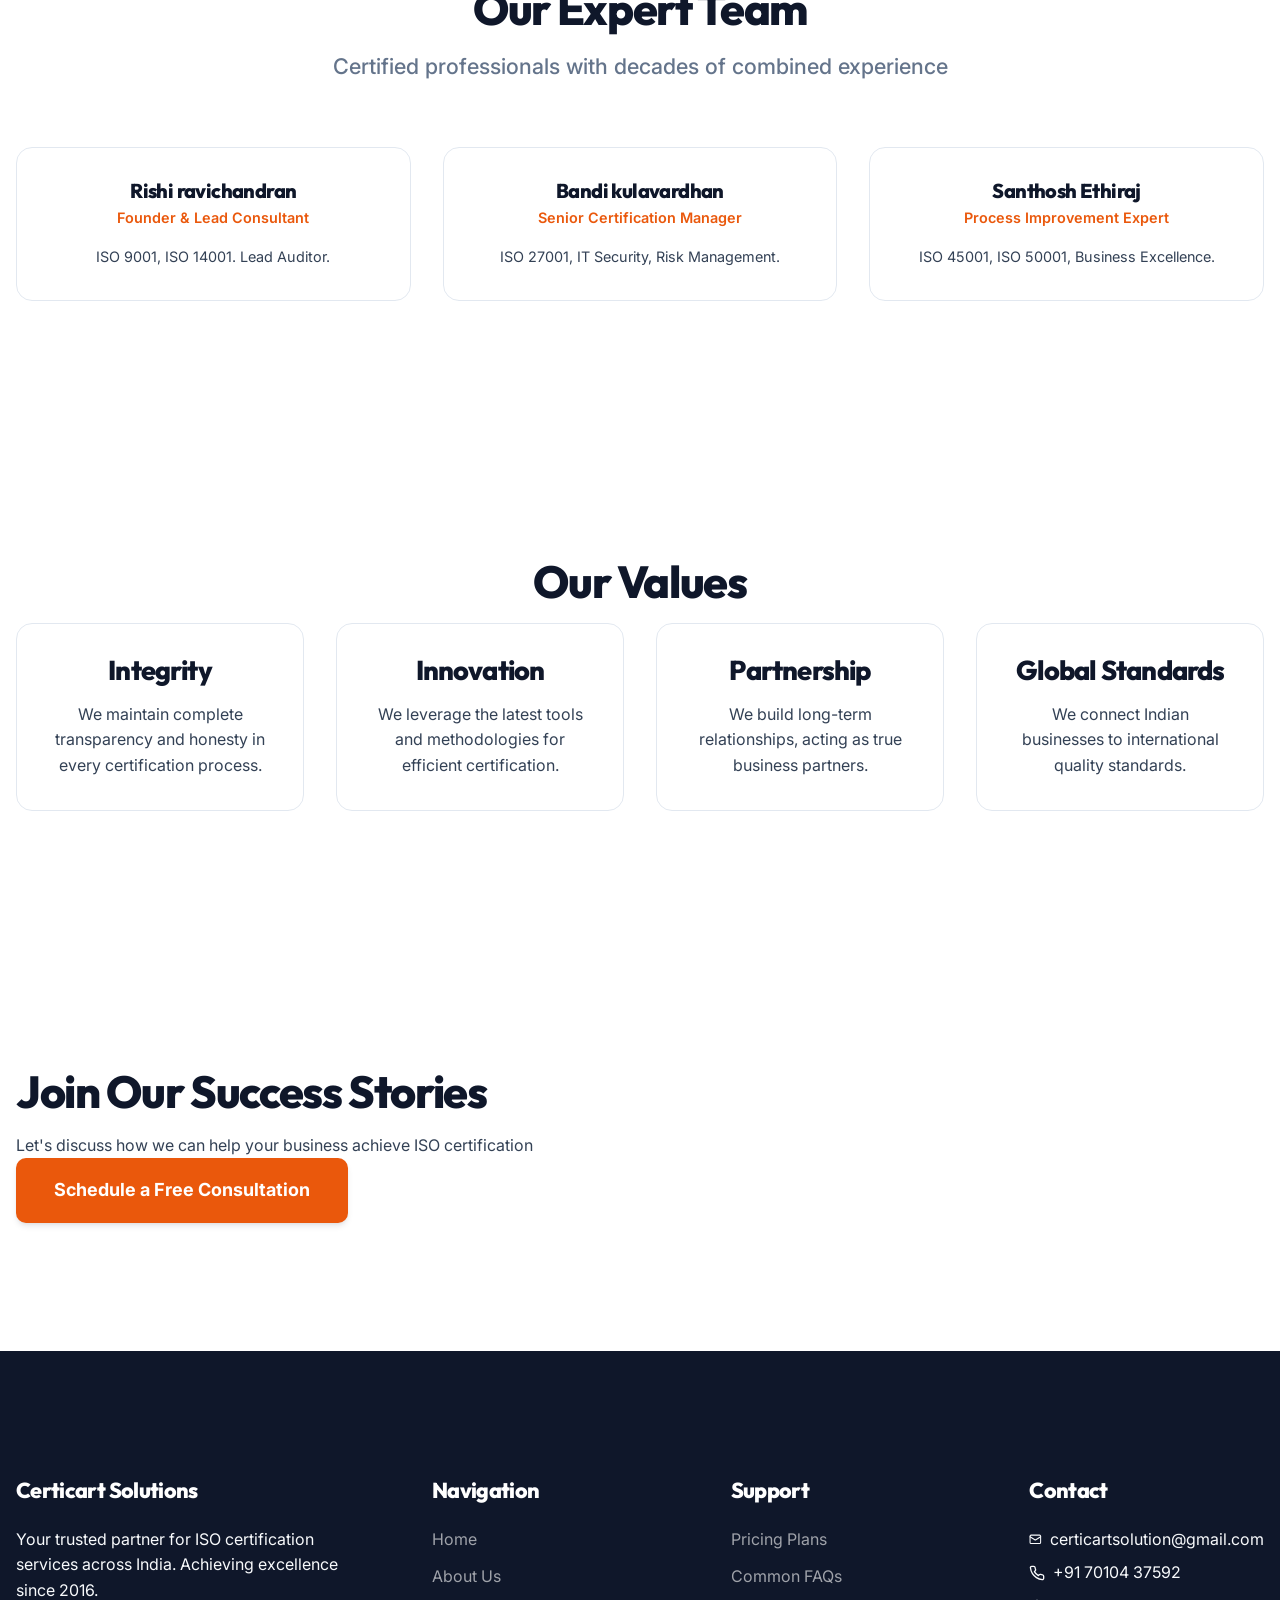
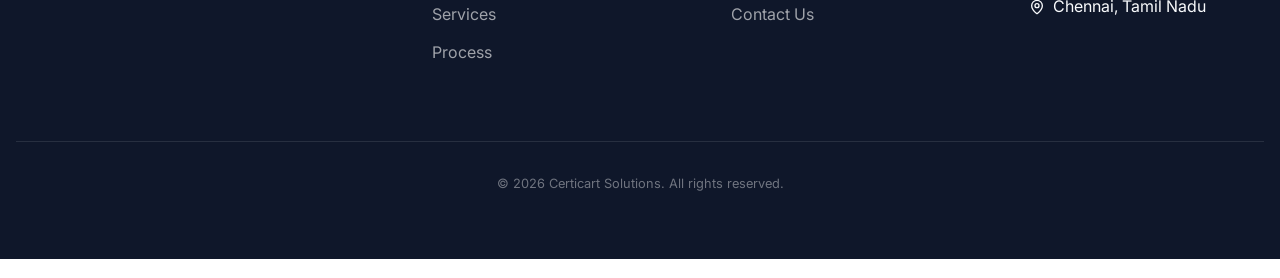
==== commit 7f04e364: "Made changes" ====
--- a/about.html
+++ b/about.html
@@ -4,16 +4,26 @@
     <meta charset="UTF-8">
     <meta name="viewport" content="width=device-width, initial-scale=1.0">
     <title>About Certicart Solutions | ISO Certification Experts</title>
-    <meta name="description" content="Learn about Certicart Solutions - India's leading ISO certification consultancy with 15 years of experience in quality management systems.">
+    <meta name="description" content="Learn about Certicart Solutions - India's leading ISO certification consultancy with 10 years of experience in quality management systems.">
     <link rel="stylesheet" href="assets/css/style.css">
     <link rel="preconnect" href="https://fonts.googleapis.com">
     <link rel="preconnect" href="https://fonts.gstatic.com" crossorigin>
-    <link href="https://fonts.googleapis.com/css2?family=Inter:wght@300;400;500;600;700&display=swap" rel="stylesheet">
+    <link href="https://fonts.googleapis.com/css2?family=Inter:wght@300;400;500;600;700&family=Outfit:wght@500;600;700;800&display=swap" rel="stylesheet">
     <link rel="icon" type="image/png" href="assets/logo.png">
 </head>
 <body>
     <!-- Header Navigation -->
     <header class="header">
+        <div class="header-top-bar">
+            <div class="container">
+                <div class="header-top-item d-flex align-items-center">
+                    <svg xmlns="http://www.w3.org/2000/svg" width="16" height="16" viewBox="0 0 24 24" fill="none" stroke="currentColor" stroke-width="2" stroke-linecap="round" stroke-linejoin="round" style="vertical-align: middle; margin-right: 6px;"><rect width="20" height="16" x="2" y="4" rx="2"/><path d="m22 7-8.97 5.7a1.94 1.94 0 0 1-2.06 0L2 7"/></svg> certicartsolution@gmail.com
+                </div>
+                <div class="header-top-item d-flex align-items-center">
+                    <svg xmlns="http://www.w3.org/2000/svg" width="16" height="16" viewBox="0 0 24 24" fill="none" stroke="currentColor" stroke-width="2" stroke-linecap="round" stroke-linejoin="round" style="vertical-align: middle; margin-right: 6px;"><path d="M22 16.92v3a2 2 0 0 1-2.18 2 19.79 19.79 0 0 1-8.63-3.07 19.5 19.5 0 0 1-6-6 19.79 19.79 0 0 1-3.07-8.67A2 2 0 0 1 4.11 2h3a2 2 0 0 1 2 1.72 12.84 12.84 0 0 0 .7 2.81 2 2 0 0 1-.45 2.11L8.09 9.91a16 16 0 0 0 6 6l1.27-1.27a2 2 0 0 1 2.11-.45 12.84 12.84 0 0 0 2.81.7A2 2 0 0 1 22 16.92z"/></svg> +91 70104 37592
+                </div>
+            </div>
+        </div>
         <div class="container">
             <div class="nav-wrapper">
                 <a href="index.html" class="logo">
@@ -22,9 +32,11 @@
                 </a>
                 <nav class="nav-menu">
                     <a href="index.html" class="nav-link">Home</a>
+                    <a href="about.html" class="nav-link active">About</a>
                     <a href="services.html" class="nav-link">Services</a>
                     <a href="process.html" class="nav-link">Process</a>
                     <a href="pricing.html" class="nav-link">Pricing</a>
+                    <a href="faq.html" class="nav-link">FAQ</a>
                     <a href="contact.html" class="nav-link">Contact</a>
                     <a href="contact.html" class="nav-link nav-quote-btn">Get a Quote</a>
                 </nav>
@@ -38,52 +50,52 @@
     </header>
 
     <!-- About Hero -->
-    <section class="about-hero">
+    <section class="about-hero reveal">
         <div class="container">
             <div class="about-hero-content">
                 <h1 class="about-title">Trusted ISO Certification Experts</h1>
-                <p class="about-subtitle">15+ years of experience helping Indian businesses achieve global quality standards and ISO certification</p>
+                <p class="about-subtitle">10+ years of experience helping Indian businesses achieve global quality standards and ISO certification</p>
             </div>
         </div>
     </section>
 
     <!-- Our Story Section -->
-    <section class="about-section">
+    <section class="about-section reveal">
         <div class="container">
             <div class="row">
                 <div class="col-lg-6">
                     <h2 class="section-title">Our Journey</h2>
                     <p class="lead-text">
-                        Founded in 2008, Certicart Solutions has grown from a small consultancy firm to one of India's most trusted ISO certification partners. Our mission has always been simple: help businesses achieve excellence through international standards.
+                        Founded in 2016, Certicart Solutions has grown from a small consultancy firm to one of India's most trusted ISO certification partners. Our mission has always been simple: help businesses achieve excellence through international standards.
                     </p>
                     <p>
-                        Over the past 15 years, we've guided 500+ companies through their certification journey, from startups to Fortune 500 companies. Our expertise spans multiple industries including manufacturing, IT, healthcare, education, and services.
+                        Over the past 10 years, we've guided 50+ companies through their certification journey, from startups to Fortune 500 companies. Our expertise spans multiple industries including manufacturing, IT, healthcare, education, and services.
                     </p>
-                    <div class="timeline">
-                        <div class="timeline-item">
-                            <div class="timeline-year">2008</div>
-                            <div class="timeline-content">
-                                <h4>Founded in Mumbai</h4>
+                    <div class="history-timeline">
+                        <div class="history-timeline-item">
+                            <div class="timeline-year">2016</div>
+                            <div class="timeline-content-box">
+                                <h4>Founded in Chennai</h4>
                                 <p>Started with 3 ISO experts aiming to bring global standards to Indian businesses</p>
                             </div>
                         </div>
-                        <div class="timeline-item">
-                            <div class="timeline-year">2012</div>
-                            <div class="timeline-content">
+                        <div class="history-timeline-item">
+                            <div class="timeline-year">2017</div>
+                            <div class="timeline-content-box">
                                 <h4>ISO 9001:2015 Pioneer</h4>
                                 <p>First Indian consultancy to achieve ISO 9001:2015 certification for our own processes</p>
                             </div>
                         </div>
-                        <div class="timeline-item">
+                        <div class="history-timeline-item">
                             <div class="timeline-year">2018</div>
-                            <div class="timeline-content">
-                                <h4>National Expansion</h4>
-                                <p>Expanded operations to Delhi, Bangalore, and Chennai with certified consultants</p>
-                            </div>
-                        </div>
-                        <div class="timeline-item">
+                            <div class="timeline-content-box">
+                                <h4>Regional Expansion</h4>
+                                <p>Expanded operations across Chennai with more certified consultants</p>
+                            </div>
+                        </div>
+                        <div class="history-timeline-item">
                             <div class="timeline-year">2026</div>
-                            <div class="timeline-content">
+                            <div class="timeline-content-box">
                                 <h4>Digital Transformation</h4>
                                 <p>Launched AI-powered certification process for faster, more efficient service</p>
                             </div>
@@ -93,11 +105,11 @@
                 <div class="col-lg-6">
                     <div class="stats-grid">
                         <div class="stat-item">
-                            <div class="stat-number">500+</div>
+                            <div class="stat-number">50+</div>
                             <div class="stat-label">Certified Companies</div>
                         </div>
                         <div class="stat-item">
-                            <div class="stat-number">15+</div>
+                            <div class="stat-number">10+</div>
                             <div class="stat-label">Years of Service</div>
                         </div>
                         <div class="stat-item">
@@ -115,28 +127,28 @@
     </section>
 
     <!-- Our Team Section -->
-    <section class="team-section">
+    <section class="team-section reveal">
         <div class="container">
             <h2 class="section-title">Our Expert Team</h2>
             <p class="section-subtitle">Certified professionals with decades of combined experience</p>
             <div class="team-grid">
                 <div class="team-member">
                     <div class="member-info">
-                        <h3 class="member-name">Dr. Rajesh Sharma</h3>
+                        <h3 class="member-name">Rishi ravichandran</h3>
                         <p class="member-title">Founder & Lead Consultant</p>
-                        <p class="member-expertise">ISO 9001, ISO 14001. Lead Auditor since 2005.</p>
+                        <p class="member-expertise">ISO 9001, ISO 14001. Lead Auditor.</p>
                     </div>
                 </div>
                 <div class="team-member">
                     <div class="member-info">
-                        <h3 class="member-name">Priya Patel</h3>
+                        <h3 class="member-name">Bandi kulavardhan</h3>
                         <p class="member-title">Senior Certification Manager</p>
                         <p class="member-expertise">ISO 27001, IT Security, Risk Management.</p>
                     </div>
                 </div>
                 <div class="team-member">
                     <div class="member-info">
-                        <h3 class="member-name">Amit Kumar</h3>
+                        <h3 class="member-name">Santhosh Ethiraj</h3>
                         <p class="member-title">Process Improvement Expert</p>
                         <p class="member-expertise">ISO 45001, ISO 50001, Business Excellence.</p>
                     </div>
@@ -146,7 +158,7 @@
     </section>
 
     <!-- Our Values -->
-    <section class="values-section bg-light">
+    <section class="values-section bg-light reveal">
         <div class="container">
             <h2 class="section-title text-center">Our Values</h2>
             <div class="values-grid">
@@ -171,7 +183,7 @@
     </section>
 
     <!-- CTA Section -->
-    <section class="cta-section">
+    <section class="cta-section reveal">
         <div class="container">
             <div class="cta-content text-center">
                 <h2 class="cta-title">Join Our Success Stories</h2>
@@ -187,22 +199,30 @@
             <div class="footer-content">
                 <div class="footer-section">
                     <h4>Certicart Solutions</h4>
-                    <p>Your trusted partner for ISO certification services across India. Helping businesses achieve global standards since 2008.</p>
-                </div>
-                <div class="footer-section">
-                    <h4>Quick Links</h4>
+                    <p>Your trusted partner for ISO certification services across India. Achieving excellence since 2016.</p>
+                </div>
+                <div class="footer-section">
+                    <h4>Navigation</h4>
                     <ul>
+                        <li><a href="index.html">Home</a></li>
+                        <li><a href="about.html">About Us</a></li>
                         <li><a href="services.html">Services</a></li>
                         <li><a href="process.html">Process</a></li>
-                        <li><a href="pricing.html">Pricing</a></li>
-                        <li><a href="faq.html">FAQ</a></li>
                     </ul>
                 </div>
                 <div class="footer-section">
-                    <h4>Contact Info</h4>
-                    <p>Email: certicartsolution@gmail.com</p>
-                    <p>Phone: +91 70104 37592</p>
-                    <p>Location: Chennai, Tamil Nadu</p>
+                    <h4>Support</h4>
+                    <ul>
+                        <li><a href="pricing.html">Pricing Plans</a></li>
+                        <li><a href="faq.html">Common FAQs</a></li>
+                        <li><a href="contact.html">Contact Us</a></li>
+                    </ul>
+                </div>
+                <div class="footer-section">
+                    <h4>Contact</h4>
+                    <p style="display: flex; align-items: center; margin-bottom: 0.5rem;"><svg xmlns="http://www.w3.org/2000/svg" width="16" height="16" viewBox="0 0 24 24" fill="none" stroke="currentColor" stroke-width="2" stroke-linecap="round" stroke-linejoin="round" style="margin-right: 8px;"><rect width="20" height="16" x="2" y="4" rx="2"/><path d="m22 7-8.97 5.7a1.94 1.94 0 0 1-2.06 0L2 7"/></svg> certicartsolution@gmail.com</p>
+                    <p style="display: flex; align-items: center; margin-bottom: 0.5rem;"><svg xmlns="http://www.w3.org/2000/svg" width="16" height="16" viewBox="0 0 24 24" fill="none" stroke="currentColor" stroke-width="2" stroke-linecap="round" stroke-linejoin="round" style="margin-right: 8px;"><path d="M22 16.92v3a2 2 0 0 1-2.18 2 19.79 19.79 0 0 1-8.63-3.07 19.5 19.5 0 0 1-6-6 19.79 19.79 0 0 1-3.07-8.67A2 2 0 0 1 4.11 2h3a2 2 0 0 1 2 1.72 12.84 12.84 0 0 0 .7 2.81 2 2 0 0 1-.45 2.11L8.09 9.91a16 16 0 0 0 6 6l1.27-1.27a2 2 0 0 1 2.11-.45 12.84 12.84 0 0 0 2.81.7A2 2 0 0 1 22 16.92z"/></svg> +91 70104 37592</p>
+                    <p style="display: flex; align-items: center; margin-bottom: 0.5rem;"><svg xmlns="http://www.w3.org/2000/svg" width="16" height="16" viewBox="0 0 24 24" fill="none" stroke="currentColor" stroke-width="2" stroke-linecap="round" stroke-linejoin="round" style="margin-right: 8px;"><path d="M20 10c0 4.993-5.539 10.193-7.399 11.799a1 1 0 0 1-1.202 0C9.539 20.193 4 14.993 4 10a8 8 0 0 1 16 0"/><circle cx="12" cy="10" r="3"/></svg> Chennai, Tamil Nadu</p>
                 </div>
             </div>
             <div class="footer-bottom">
--- a/assets/css/style.css
+++ b/assets/css/style.css
@@ -1,718 +1,1070 @@
 /* ===================================
-   Base Styles & Variables
+   Design System & Variables
    =================================== */
 
 :root {
     /* Color Palette - Premium Corporate */
-    --primary-color: #1e40af;       /* Deeper, Trustworthy Blue */
-    --secondary-color: #065f46;     /* Deeper, Professional Green */
-    --accent-color: #10b981;        /* Clean Accent Green */
-    --text-dark: #111827;          /* Rich Header Gray */
-    --text-body: #374151;          /* Comfortable Body Gray */
-    --text-light: #6b7280;          /* Subtle Support Gray */
-    --text-lighter: #9ca3af;       /* Minor Support Gray */
-    --bg-light: #f8fafc;           /* Clean Off-white/Gray */
-    --bg-white: #ffffff;
-    --border-color: #e2e8f0;       /* Lighter, subtle borders */
-    
-    /* Typography Scale */
-    --fs-h1: 2.75rem;
-    --fs-h1-hero: 3.5rem;
-    --fs-h2: 2rem;
-    --fs-h3: 1.25rem;
-    --fs-body: 1rem;
-    --fs-nav: 0.9375rem;
-    
-    /* Effects */
-    --shadow-sm: 0 1px 2px 0 rgba(0, 0, 0, 0.05);
-    --shadow-md: 0 4px 6px -1px rgba(0, 0, 0, 0.1), 0 2px 4px -1px rgba(0, 0, 0, 0.06);
-    --shadow-lg: 0 10px 15px -3px rgba(0, 0, 0, 0.1), 0 4px 6px -2px rgba(0, 0, 0, 0.05);
-    --radius-standard: 8px;
-}
+    --primary: #1e40af;
+    --primary-light: #3b82f6;
+    --primary-dark: #1e3a8a;
+    --secondary: #0f172a;
+    --accent: #ea580c;
+    
+    /* Neutral Palette */
+    --text-main: #0f172a;
+    --text-body: #334155;
+    --text-muted: #64748b;
+    --text-inv: #ffffff;
+    --bg-main: #ffffff;
+    --bg-subtle: #f8fafc;
+    --border: #e2e8f0;
+    --surface-glass: rgba(255, 255, 255, 0.95);
+    
+    /* Harmonized Fluid Typography (Minor Third Scale 1.2) */
+    --fs-xs: clamp(0.75rem, 0.7rem + 0.2vw, 0.8rem);
+    --fs-sm: clamp(0.875rem, 0.8rem + 0.3vw, 0.95rem);
+    --fs-base: clamp(1rem, 0.9rem + 0.5vw, 1.125rem);
+    --fs-lg: clamp(1.2rem, 1.1rem + 0.8vw, 1.35rem);
+    --fs-h3: clamp(1.4rem, 1.3rem + 1.2vw, 1.7rem);
+    --fs-h2: clamp(1.8rem, 1.6rem + 2.5vw, 2.8rem);
+    --fs-h1: clamp(2.4rem, 2rem + 5vw, 4.5rem);
+    
+    /* Consistent Fluid Spacing */
+    --space-1: clamp(0.25rem, 0.3vw, 0.3rem);
+    --space-2: clamp(0.5rem, 0.5vw, 0.75rem);
+    --space-4: clamp(1rem, 1.2vw, 1.5rem);
+    --space-8: clamp(1.5rem, 2.5vw, 3rem);
+    --space-12: clamp(3rem, 5vw, 6rem);
+    --space-24: clamp(4rem, 10vw, 12rem);
+    
+    /* Premium Design Tokens */
+    --shadow-sm: 0 1px 2px rgba(15, 23, 42, 0.05);
+    --shadow-md: 0 4px 6px -1px rgba(15, 23, 42, 0.1), 0 2px 4px -1px rgba(15, 23, 42, 0.06);
+    --shadow-lg: 0 10px 15px -3px rgba(15, 23, 42, 0.1), 0 4px 6px -2px rgba(15, 23, 42, 0.05);
+    --shadow-xl: 0 20px 25px -5px rgba(15, 23, 42, 0.1), 0 10px 10px -5px rgba(15, 23, 42, 0.04);
+    
+    --radius-sm: 6px;
+    --radius-md: 10px;
+    --radius-lg: 16px;
+    --radius-full: 9999px;
+    
+    --transition-base: 0.3s cubic-bezier(0.4, 0, 0.2, 1);
+    --transition-smooth: 0.5s cubic-bezier(0.4, 0, 0.2, 1);
+}
+
+/* ===================================
+   Base Reset
+   =================================== */
 
 * {
     margin: 0;
     padding: 0;
     box-sizing: border-box;
+    -webkit-tap-highlight-color: transparent;
+}
+
+img, svg, video, iframe {
+    max-width: 100%;
+    height: auto;
+    display: block;
 }
 
 html {
     scroll-behavior: smooth;
-    font-size: 16px; /* Explicit base */
+    font-size: 16px; 
 }
 
 body {
-    font-family: 'Inter', -apple-system, BlinkMacSystemFont, 'Segoe UI', Roboto, sans-serif;
-    line-height: 1.7; /* Balanced for readability */
+    font-family: 'Inter', -apple-system, system-ui, sans-serif;
+    line-height: 1.6;
     color: var(--text-body);
-    background-color: var(--bg-white);
+    background-color: var(--bg-main);
     overflow-x: hidden;
     -webkit-font-smoothing: antialiased;
-    -moz-osx-font-smoothing: grayscale;
+}
+
+body::before {
+    content: '';
+    position: fixed;
+    top: 0; left: 0; right: 0; bottom: 0;
+    pointer-events: none;
+    z-index: -1;
+    background-image: radial-gradient(var(--border) 1px, transparent 1px);
+    background-size: 40px 40px;
+    opacity: 0.3;
 }
 
 .container {
-    max-width: 1200px;
+    max-width: 1320px;
     margin: 0 auto;
-    padding: 0 1.5rem;
-}
-
-/* ===================================
-   Typography
+    padding: 0 var(--space-4);
+}
+
+section {
+    padding: var(--space-24) 0;
+}
+
+/* ===================================
+   Typography (Harmonized)
    =================================== */
 
 h1, h2, h3, h4, h5, h6 {
-    font-weight: 700; /* Bolder headers for clear hierarchy */
-    line-height: 1.25;
-    margin-bottom: 1.25rem;
-    color: var(--text-dark);
-}
+    font-family: 'Outfit', -apple-system, system-ui, sans-serif;
+    font-weight: 800;
+    line-height: 1.1;
+    color: var(--text-main);
+    letter-spacing: -0.03em;
+    margin-bottom: var(--space-4);
+}
+
+h1 { font-size: var(--fs-h1); }
+h2 { font-size: var(--fs-h2); }
+h3 { font-size: var(--fs-h3); }
 
 .section-title {
     text-align: center;
-    font-size: var(--fs-h2);
-    font-weight: 800;
-    margin-bottom: 1.5rem;
+    max-width: 900px;
+    margin-left: auto;
+    margin-right: auto;
 }
 
 .section-subtitle {
-    font-size: 1.125rem;
-    color: var(--text-light);
+    font-size: var(--fs-lg);
+    color: var(--text-muted);
     text-align: center;
-    margin-bottom: 3rem;
+    margin-bottom: var(--space-12);
     max-width: 700px;
     margin-left: auto;
     margin-right: auto;
-}
-
-.lead-text {
-    font-size: 1.125rem;
-    line-height: 1.8;
-    color: var(--text-body);
-}
-
-/* ===================================
-   Header Navigation
+    font-weight: 500;
+}
+
+/* ===================================
+   Buttons (Refined)
+   =================================== */
+
+.btn-primary, .btn-secondary {
+    display: inline-flex;
+    align-items: center;
+    justify-content: center;
+    padding: 1rem 2.25rem;
+    text-decoration: none !important;
+    font-weight: 700;
+    border-radius: var(--radius-md);
+    transition: var(--transition-base);
+    cursor: pointer;
+    font-size: var(--fs-base);
+    gap: 0.75rem;
+    border: 2px solid transparent;
+    white-space: nowrap;
+    text-align: center;
+}
+
+.btn-primary {
+    background: var(--accent);
+    color: #ffffff !important;
+    box-shadow: var(--shadow-md);
+    position: relative;
+    overflow: hidden;
+}
+
+.btn-primary::after {
+    content: '';
+    position: absolute;
+    top: 0; left: -100%;
+    width: 50%; height: 100%;
+    background: linear-gradient(to right, rgba(255,255,255,0) 0%, rgba(255,255,255,0.3) 50%, rgba(255,255,255,0) 100%);
+    transform: skewX(-25deg);
+    transition: all 0.75s ease;
+}
+
+.btn-primary:hover::after {
+    left: 200%;
+}
+
+.btn-primary:hover {
+    background: #c2410c;
+    transform: translateY(-2px);
+    box-shadow: var(--shadow-lg);
+}
+
+.btn-secondary {
+    background: #ffffff;
+    color: var(--primary) !important;
+    border-color: var(--primary);
+}
+
+.btn-secondary:hover {
+    background: var(--bg-subtle);
+    transform: translateY(-2px);
+    box-shadow: var(--shadow-sm);
+}
+
+/* ===================================
+   Header & Nav (Premium Alignment)
    =================================== */
 
 .header {
-    background: var(--bg-white);
-    box-shadow: var(--shadow-sm);
     position: fixed;
     top: 0;
+    left: 0;
     width: 100%;
     z-index: 1000;
-    transition: all 0.3s ease;
+    transition: var(--transition-smooth);
+}
+
+.header-top-bar {
+    background: var(--primary-dark);
+    color: var(--text-inv);
+    font-size: var(--fs-xs);
+    padding: 0.5rem 0;
+    font-weight: 600;
+    transition: var(--transition-base);
+}
+
+.header-top-bar .container {
+    display: flex;
+    justify-content: flex-end;
+    gap: 2rem;
+}
+
+.header.scrolled {
+    background: var(--surface-glass);
+    backdrop-filter: blur(12px);
+    box-shadow: var(--shadow-sm);
+}
+
+.header.scrolled .header-top-bar {
+    margin-top: -40px;
+    opacity: 0;
 }
 
 .nav-wrapper {
     display: flex;
     justify-content: space-between;
     align-items: center;
+    padding: 1.25rem 0;
+    transition: var(--transition-smooth);
+}
+
+.header.scrolled .nav-wrapper {
     padding: 0.75rem 0;
 }
 
 .logo {
     display: flex;
     align-items: center;
-    gap: 12px;
+    gap: 0.75rem;
     text-decoration: none;
-    transition: transform 0.3s cubic-bezier(0.4, 0, 0.2, 1);
-}
-
-.logo:hover {
-    transform: scale(1.02);
+    z-index: 2001;
 }
 
 .logo-img {
-    height: 40px;
+    height: 48px;
     width: auto;
-    object-fit: contain;
 }
 
 .logo-text {
-    font-size: 1.25rem;
-    font-weight: 800;
-    color: var(--primary-color);
-    letter-spacing: -0.025em;
+    font-size: 1.5rem;
+    font-weight: 900;
+    color: var(--primary);
+    letter-spacing: -0.05em;
 }
 
 .nav-menu {
     display: flex;
     list-style: none;
     gap: 2.5rem;
+    align-items: center;
 }
 
 .nav-link {
     text-decoration: none;
-    color: var(--text-body);
+    color: var(--text-main);
     font-weight: 600;
-    font-size: var(--fs-nav);
-    transition: color 0.3s ease;
-    position: relative;
-}
-
-.nav-link:hover {
-    color: var(--primary-color);
-}
-
-.nav-quote-btn {
-    background: var(--primary-color);
-    color: var(--bg-white) !important;
-    padding: 0.625rem 1.25rem;
-    border-radius: var(--radius-standard);
-    font-weight: 700;
-    font-size: var(--fs-nav);
-    transition: all 0.3s ease;
-}
-
-.nav-quote-btn:hover {
-    background: var(--secondary-color);
-    transform: translateY(-1px);
-    box-shadow: var(--shadow-md);
-}
-
-.nav-quote-btn::after {
-    display: none;
+    font-size: var(--fs-sm);
+    transition: var(--transition-base);
+    opacity: 0.7;
+    position: relative;
 }
 
 .nav-link::after {
     content: '';
     position: absolute;
-    bottom: -5px;
-    left: 0;
     width: 0;
     height: 2px;
-    background: var(--primary-color);
+    bottom: -4px;
+    left: 0;
+    background-color: var(--primary);
     transition: width 0.3s ease;
 }
 
-.nav-link:hover::after {
+.nav-link:hover::after, .nav-link.active::after {
     width: 100%;
 }
 
+.nav-link:hover, .nav-link.active {
+    color: var(--primary);
+    opacity: 1;
+}
+
+.nav-quote-btn {
+    background: var(--accent);
+    color: #fff !important;
+    padding: 0.75rem 1.5rem;
+    border-radius: var(--radius-md);
+    font-weight: 700;
+    opacity: 1 !important;
+    font-size: var(--fs-xs);
+}
+
+.nav-quote-btn::after {
+    display: none;
+}
+
+/* ===================================
+   Hero Sections (High-Impact)
+   =================================== */
+
+.hero {
+    min-height: 90vh;
+    display: flex;
+    align-items: center;
+    background: linear-gradient(135deg, rgba(239,246,255,1) 0%, rgba(255,255,255,1) 100%);
+    padding-top: 140px;
+    position: relative;
+}
+
+.hero::after {
+    content: '';
+    position: absolute;
+    top: 0; left: 0; right: 0; bottom: 0;
+    background: url('[data-uri]') left top;
+    opacity: 0.2;
+    mask-image: linear-gradient(to bottom, white, transparent);
+    z-index: 0;
+    pointer-events: none;
+}
+.hero-content {
+    position: relative;
+    z-index: 1;
+}
+
+.hero-content {
+    display: grid;
+    grid-template-columns: 1.15fr 0.85fr;
+    gap: var(--space-12);
+    align-items: center;
+}
+
+.hero-title {
+    margin-bottom: var(--space-8);
+}
+
+.hero-subtitle {
+    font-size: var(--fs-lg);
+    margin-bottom: var(--space-12);
+    max-width: 600px;
+}
+
+.hero-buttons {
+    display: flex;
+    gap: 1.5rem;
+}
+
+.hero-image img {
+    width: 100%;
+    height: auto;
+    border-radius: var(--radius-lg);
+    box-shadow: var(--shadow-xl);
+    animation: floating 8s ease-in-out infinite;
+}
+
+/* Sub-page Heroes */
+.about-hero, .services-hero, .process-hero, .pricing-hero, .faq-hero, .contact-hero {
+    padding-top: 180px;
+    padding-bottom: var(--space-12);
+    background: var(--bg-subtle);
+    text-align: center;
+}
+
+.sub-hero-content {
+    max-width: 900px;
+    margin: 0 auto;
+}
+
+@keyframes floating {
+    0%, 100% { transform: translateY(0) scale(1); }
+    50% { transform: translateY(-30px) scale(1.02); }
+}
+
+/* ===================================
+   Components (Balanced Alignment)
+   =================================== */
+
+/* Service & Pricing Cards */
+.services-grid, .pricing-grid, .faq-grid {
+    display: grid;
+    grid-template-columns: repeat(auto-fit, minmax(320px, 1fr));
+    gap: var(--space-8);
+}
+
+.service-item, .service-card, .pricing-card {
+    background: var(--bg-main);
+    padding: var(--space-8);
+    border-radius: var(--radius-lg);
+    border: 1px solid var(--border);
+    transition: var(--transition-base);
+    height: 100%;
+    display: flex;
+    flex-direction: column;
+}
+
+.service-item:hover, .service-card:hover, .pricing-card:hover {
+    transform: translateY(-10px);
+    box-shadow: var(--shadow-xl);
+    border-color: var(--primary-light);
+}
+
+.pricing-card.featured {
+    border-color: var(--accent);
+    box-shadow: var(--shadow-md);
+    position: relative;
+    overflow: hidden;
+    transform: scale(1.02);
+}
+
+.pricing-card.featured::before {
+    content: 'Most Popular';
+    position: absolute;
+    top: 20px;
+    right: -35px;
+    background: var(--accent);
+    color: white;
+    font-size: 0.75rem;
+    font-weight: 700;
+    padding: 0.25rem 3rem;
+    transform: rotate(45deg);
+    z-index: 10;
+    text-transform: uppercase;
+    letter-spacing: 1px;
+}
+
+.pricing-features, .service-features {
+    list-style: none;
+    margin-bottom: var(--space-8);
+    flex-grow: 1;
+}
+
+.pricing-features li, .service-features li {
+    position: relative;
+    padding-left: 2rem;
+    margin-bottom: 0.75rem;
+}
+
+.pricing-features li::before, .service-features li::before {
+    content: '✓';
+    position: absolute;
+    left: 0;
+    top: -2px;
+    color: var(--accent);
+    font-weight: 800;
+    font-size: 1.2rem;
+}
+
+.service-cta {
+    margin-top: auto;
+}
+
+.service-icon {
+    margin-bottom: var(--space-4);
+    display: flex;
+}
+
+.service-icon svg {
+    transition: var(--transition-base);
+}
+
+.service-item:hover .service-icon svg {
+    transform: scale(1.1);
+}
+
+.service-badge {
+    display: inline-block;
+    background: rgba(30, 64, 175, 0.1);
+    color: var(--primary);
+    padding: 0.25rem 0.75rem;
+    border-radius: var(--radius-full);
+    font-size: var(--fs-xs);
+    font-weight: 700;
+    text-transform: uppercase;
+    letter-spacing: 0.05em;
+    margin-bottom: 0.5rem;
+}
+
+/* ===================================
+   FAQ Accordion (Polished)
+   =================================== */
+
+.faq-item {
+    border: 1px solid var(--border);
+    border-radius: var(--radius-md);
+    margin-bottom: 1.5rem;
+    overflow: hidden;
+    background: var(--bg-main);
+    transition: var(--transition-base);
+}
+
+.faq-question {
+    padding: 1.5rem 2rem;
+    display: flex;
+    justify-content: space-between;
+    align-items: center;
+    cursor: pointer;
+}
+
+.faq-question h3 {
+    font-size: var(--fs-base);
+    margin-bottom: 0;
+    padding-right: 1.5rem;
+}
+
+.faq-toggle {
+    font-size: 1.5rem;
+    color: var(--primary);
+    transition: var(--transition-base);
+}
+
+.faq-answer {
+    max-height: 0;
+    overflow: hidden;
+    padding: 0 2rem;
+    transition: var(--transition-smooth);
+    background: var(--bg-subtle);
+}
+
+.faq-item.active-faq {
+    border-color: var(--primary);
+}
+
+.faq-item.active-faq .faq-answer {
+    max-height: 1000px;
+    padding: 1.5rem 2rem;
+    border-top: 1px solid var(--border);
+}
+
+.faq-item.active-faq .faq-toggle {
+    transform: rotate(180deg);
+}
+
+/* ===================================
+   Reveal System
+   =================================== */
+
+.reveal {
+    opacity: 0;
+    transform: translateY(40px);
+    transition: opacity 0.8s ease, transform 0.8s cubic-bezier(0.2, 0.8, 0.2, 1);
+}
+
+.reveal.active {
+    opacity: 1;
+    transform: translateY(0);
+}
+
+.active.service-item, .active.service-card, .active.faq-item, .active.footer-section {
+    animation: fadeInUp 0.7s cubic-bezier(0.2, 0.8, 0.2, 1) both;
+}
+
+@keyframes fadeInUp {
+    from { opacity: 0; transform: translateY(30px); }
+    to { opacity: 1; transform: translateY(0); }
+}
+
+/* ===================================
+   Footer (Professional)
+   =================================== */
+
+.footer {
+    background: var(--secondary);
+    color: #f8fafc;
+    padding: var(--space-24) 0 var(--space-12);
+}
+
+.footer-content {
+    display: grid;
+    grid-template-columns: 1.5fr 1fr 1fr 1fr;
+    gap: var(--space-12);
+}
+
+.footer h4 {
+    color: #fff;
+    font-size: var(--fs-lg);
+    margin-bottom: 1.5rem;
+}
+
+.footer ul { list-style: none; }
+.footer li { margin-bottom: 0.75rem; }
+.footer a {
+    color: rgba(255,255,255,0.6);
+    text-decoration: none;
+    transition: var(--transition-base);
+}
+
+.footer a:hover {
+    color: #fff;
+    padding-left: 5px;
+}
+
+.footer-bottom {
+    margin-top: var(--space-12);
+    padding-top: var(--space-8);
+    border-top: 1px solid rgba(255,255,255,0.1);
+    text-align: center;
+    color: rgba(255,255,255,0.4);
+    font-size: var(--fs-xs);
+}
+
+/* ===================================
+   Grid & Layout System (Custom)
+   =================================== */
+
+.row {
+    display: flex;
+    flex-wrap: wrap;
+    gap: var(--space-8);
+}
+.col-lg-6 {
+    flex: 1 1 calc(50% - var(--space-4));
+    min-width: 320px;
+}
+.col-lg-5 {
+    flex: 1 1 calc(41.666% - var(--space-4));
+    min-width: 320px;
+}
+.col-lg-7 {
+    flex: 1 1 calc(58.333% - var(--space-4));
+    min-width: 320px;
+}
+
+.stats-grid {
+    display: grid;
+    grid-template-columns: repeat(2, 1fr);
+    gap: var(--space-8);
+}
+.stat-item {
+    background: var(--bg-subtle);
+    padding: var(--space-8);
+    border-radius: var(--radius-lg);
+    text-align: center;
+    border: 1px solid var(--border);
+    transition: var(--transition-base);
+}
+.stat-item:hover {
+    border-color: var(--primary-light);
+    transform: translateY(-5px);
+}
+.stat-number {
+    font-family: 'Outfit', sans-serif;
+    font-size: 3rem;
+    font-weight: 800;
+    color: var(--accent);
+    line-height: 1.1;
+    margin-bottom: 0.5rem;
+}
+.stat-label {
+    font-weight: 600;
+    color: var(--text-main);
+}
+
+.team-grid {
+    display: grid;
+    grid-template-columns: repeat(3, 1fr);
+    gap: var(--space-8);
+}
+.team-member {
+    background: var(--bg-main);
+    padding: var(--space-8);
+    border-radius: var(--radius-lg);
+    border: 1px solid var(--border);
+    transition: var(--transition-base);
+    text-align: center;
+}
+.team-member:hover {
+    box-shadow: var(--shadow-md);
+    border-color: var(--primary-light);
+    transform: translateY(-5px);
+}
+.member-name { margin-bottom: 0.25rem; font-size: 1.25rem; }
+.member-title { color: var(--accent); font-weight: 600; font-size: 0.9rem; margin-bottom: 1rem; }
+.member-expertise { font-size: 0.9rem; color: var(--text-body); }
+
+.values-grid {
+    display: grid;
+    grid-template-columns: repeat(4, 1fr);
+    gap: var(--space-8);
+}
+.value-item {
+    background: var(--bg-main);
+    padding: var(--space-8);
+    border-radius: var(--radius-lg);
+    border: 1px solid var(--border);
+    text-align: center;
+}
+
+.standards-grid {
+    display: grid;
+    grid-template-columns: repeat(auto-fit, minmax(300px, 1fr));
+    gap: var(--space-8);
+}
+.standard-card {
+    background: var(--bg-main);
+    padding: var(--space-6);
+    border-radius: var(--radius-md);
+    border: 1px solid var(--border);
+    transition: var(--transition-base);
+}
+.standard-card:hover {
+    box-shadow: var(--shadow-sm);
+    transform: translateY(-2px);
+    border-color: var(--primary-light);
+}
+
+.contact-grid {
+    display: grid;
+    grid-template-columns: 5fr 7fr;
+    gap: var(--space-12);
+    align-items: start;
+}
+.contact-method {
+    margin-bottom: var(--space-8);
+}
+.contact-method h3 { margin-bottom: 0.5rem; }
+
+/* About History Timeline */
+.history-timeline {
+    position: relative;
+    padding-left: 2rem;
+    border-left: 2px solid var(--border);
+    margin-top: var(--space-8);
+}
+.history-timeline-item {
+    position: relative;
+    margin-bottom: var(--space-8);
+}
+.history-timeline-item::before {
+    content: '';
+    position: absolute;
+    left: -2.45rem;
+    top: 0.25rem;
+    width: 16px;
+    height: 16px;
+    border-radius: 50%;
+    background: var(--primary);
+    border: 4px solid var(--bg-main);
+}
+.timeline-year {
+    font-weight: 800;
+    color: var(--accent);
+    font-size: 1.25rem;
+    margin-bottom: 0.5rem;
+    font-family: 'Outfit', sans-serif;
+}
+.timeline-content-box {
+    background: var(--bg-subtle);
+    padding: var(--space-4) var(--space-6);
+    border-radius: var(--radius-md);
+    border: 1px solid var(--border);
+}
+
+
+/* ===================================
+   Responsive Overrides (High-Fidelity)
+   =================================== */
+
+/* Mobile Menu Toggle */
 .mobile-menu-toggle {
     display: none;
     flex-direction: column;
+    gap: 6px;
+    background: none;
+    border: none;
     cursor: pointer;
-    gap: 4px;
-    padding: 8px;
+    z-index: 2005;
+    padding: 10px;
 }
 
 .mobile-menu-toggle span {
-    width: 25px;
+    display: block;
+    width: 30px;
     height: 3px;
-    background: var(--text-dark);
-    transition: all 0.3s ease;
-}
-
-/* ===================================
-   Buttons
-   =================================== */
-
-.btn-primary, .btn-secondary {
-    display: inline-block;
-    padding: 0.875rem 1.75rem;
-    text-decoration: none;
-    font-weight: 700;
-    border-radius: var(--radius-standard);
-    transition: all 0.3s cubic-bezier(0.4, 0, 0.2, 1);
-    cursor: pointer;
-    border: none;
-    font-size: var(--fs-body);
-}
-
-.btn-primary {
-    background: var(--primary-color);
-    color: var(--bg-white);
-    box-shadow: var(--shadow-md);
-}
-
-.btn-primary:hover {
-    background: #173691; /* Manual darken of primary */
-    transform: translateY(-2px);
+    background: var(--primary);
+    border-radius: 4px;
+    transition: var(--transition-base);
+}
+
+.mobile-menu-toggle.active span:nth-child(1) { transform: translateY(9px) rotate(45deg); }
+.mobile-menu-toggle.active span:nth-child(2) { opacity: 0; }
+.mobile-menu-toggle.active span:nth-child(3) { transform: translateY(-9px) rotate(-45deg); }
+
+@media (max-width: 1024px) {
+    .nav-menu { display: none; }
+    .mobile-menu-toggle { display: flex; }
+    
+    .nav-menu.active {
+        display: flex;
+        position: fixed;
+        inset: 0;
+        background: #fff;
+        flex-direction: column;
+        justify-content: center;
+        align-items: center;
+        gap: 2.5rem;
+        z-index: 2000;
+        padding: 4rem;
+    }
+    
+    .nav-menu.active .nav-link {
+        font-size: 1.75rem;
+        opacity: 1;
+    }
+    
+    .footer-content { grid-template-columns: 1fr 1fr; }
+}
+
+@media (max-width: 768px) {
+    .header-top-bar {
+        display: none;
+    }
+    
+    .hero-content {
+        grid-template-columns: 1fr;
+        text-align: center;
+    }
+    
+    .hero-buttons { justify-content: center; flex-direction: column; }
+    .btn-primary, .btn-secondary { width: 100%; }
+    
+    section { padding: var(--space-12) 0; }
+}
+
+/* ===================================
+   Process Page UI/UX
+   =================================== */
+
+.process-steps {
+    display: grid;
+    grid-template-columns: repeat(auto-fit, minmax(280px, 1fr));
+    gap: var(--space-8);
+}
+
+.step {
+    background: var(--bg-main);
+    padding: var(--space-8);
+    border-radius: var(--radius-lg);
+    border: 1px solid var(--border);
+    position: relative;
+    transition: var(--transition-base);
+}
+.step:hover {
     box-shadow: var(--shadow-lg);
-}
-
-.btn-secondary {
-    background: transparent;
-    color: var(--primary-color);
-    border: 2px solid var(--primary-color);
-}
-
-.btn-secondary:hover {
-    background: var(--primary-color);
-    color: var(--bg-white);
-    transform: translateY(-2px);
-}
-
-/* ===================================
-   Hero Section
-   =================================== */
-
-.hero {
-    padding: 160px 0 120px;
-    background: linear-gradient(135deg, #1e40af 0%, #065f46 100%);
-    color: var(--bg-white);
-    text-align: left;
-    position: relative;
-    overflow: hidden;
-}
-
-.hero::before {
+    border-color: var(--primary-light);
+    transform: translateY(-5px);
+}
+.step-number {
+    font-family: 'Outfit', sans-serif;
+    font-size: 4rem;
+    font-weight: 800;
+    color: rgba(30, 64, 175, 0.05);
+    position: absolute;
+    top: var(--space-4);
+    right: var(--space-4);
+    line-height: 1;
+}
+.step-content h3 {
+    margin-top: var(--space-8);
+}
+
+.detailed-step {
+    background: var(--bg-subtle);
+}
+.detailed-content {
+    display: flex;
+    flex-direction: column;
+    gap: var(--space-12);
+}
+.step-detail {
+    display: grid;
+    grid-template-columns: 1fr 2fr;
+    gap: var(--space-12);
+    background: var(--bg-main);
+    padding: var(--space-8);
+    border-radius: var(--radius-lg);
+    box-shadow: var(--shadow-sm);
+    border: 1px solid var(--border);
+}
+
+.step-number-large {
+    font-family: 'Outfit', sans-serif;
+    font-size: 5rem;
+    font-weight: 800;
+    color: var(--primary);
+    line-height: 1;
+    margin-bottom: var(--space-4);
+}
+.timeline-list {
+    list-style: none;
+    margin-bottom: var(--space-8);
+}
+.timeline-list li {
+    padding-left: 2rem;
+    position: relative;
+    margin-bottom: 1rem;
+}
+.timeline-list li::before {
+    content: '→';
+    position: absolute;
+    left: 0;
+    color: var(--accent);
+    font-weight: bold;
+}
+
+.documents-list, .activities-list, .deliverables-list {
+    display: flex;
+    flex-wrap: wrap;
+    gap: var(--space-2);
+    margin-bottom: var(--space-8);
+}
+
+.document-item, .activity-item, .deliverable-item {
+    background: rgba(30, 64, 175, 0.05);
+    color: var(--primary-dark);
+    padding: 0.5rem 1rem;
+    border-radius: var(--radius-full);
+    font-size: var(--fs-sm);
+    font-weight: 600;
+    border: 1px solid rgba(30, 64, 175, 0.1);
+}
+
+.timeline {
+    position: relative;
+    max-width: 800px;
+    margin: 0 auto;
+    padding: var(--space-8) 0;
+}
+.timeline::before {
     content: '';
     position: absolute;
     top: 0;
-    left: 0;
-    right: 0;
     bottom: 0;
-    background: url('data:image/svg+xml,<svg xmlns="http://www.w3.org/2000/svg" viewBox="0 0 1440 320"><path fill="%23ffffff" fill-opacity="0.1" d="M0,96L48,112C96,128,192,160,288,160C384,160,480,128,576,122.7C672,117,768,139,864,154.7C960,171,1056,181,1152,165.3C1248,149,1344,107,1392,85.3L1440,64L1440,320L1392,320C1344,320,1248,320,1152,320C1056,320,960,320,864,320C768,320,672,320,576,320C480,320,384,320,288,320C192,320,96,320,48,320L0,320Z"></path></svg>') no-repeat bottom;
-    background-size: cover;
-}
-
-.hero-content {
-    display: grid;
-    grid-template-columns: 1fr 1fr;
-    gap: 4rem;
-    align-items: center;
-    position: relative;
-    z-index: 1;
-}
-
-.hero-title {
-    font-size: var(--fs-h1-hero);
-    font-weight: 800;
-    margin-bottom: 1.5rem;
-    line-height: 1.15;
-    letter-spacing: -0.02em;
-}
-
-.hero-subtitle {
-    font-size: 1.25rem;
-    margin-bottom: 3rem;
-    opacity: 0.9;
-    line-height: 1.6;
-}
-
-.hero-buttons {
-    display: flex;
-    gap: 1rem;
-    justify-content: center;
-    flex-wrap: wrap;
-}
-
-.hero-image img {
-    border-radius: 20px;
-    box-shadow: var(--shadow-lg);
-    max-width: 100%;
-    height: auto;
-}
-
-/* ===================================
-   Services Sections
-   =================================== */
-
-.services-overview {
-    padding: 120px 0;
-    background: var(--bg-white);
-}
-
-.services-grid {
-    display: grid;
-    grid-template-columns: repeat(auto-fit, minmax(280px, 1fr));
-    gap: 2rem;
-    margin-top: 3rem;
-}
-
-.service-item {
-    text-align: center;
-    padding: 2rem;
-    background: var(--bg-light);
-    border-radius: 12px;
-    transition: transform 0.3s ease, box-shadow 0.3s ease;
-}
-
-.service-item:hover {
-    transform: translateY(-5px);
-    box-shadow: var(--shadow-lg);
-}
-
-.service-icon {
-    font-size: 3rem;
-    margin-bottom: 1rem;
-}
-
-.service-item h3 {
-    font-size: var(--fs-h3);
-    color: var(--primary-color);
-    margin-bottom: 0.75rem;
-}
-
-.service-item p {
-    color: var(--text-light);
-    line-height: 1.6;
-}
-
-/* Stats Section */
-.stats {
-    padding: 60px 0;
-    background: linear-gradient(135deg, var(--primary-color) 0%, var(--secondary-color) 100%);
-    color: var(--bg-white);
-}
-
-.stats-grid {
-    display: none; /* Decluttered */
-}
-
-.stat-number {
-    font-size: var(--fs-h2);
-    font-weight: 800;
+    left: 50%;
+    width: 2px;
+    background: var(--border);
+    transform: translateX(-50%);
+}
+.timeline-item {
+    position: relative;
+    margin-bottom: var(--space-8);
+    width: 50%;
+    padding-right: var(--space-8);
+}
+.timeline-item:nth-child(even) {
+    margin-left: 50%;
+    padding-right: 0;
+    padding-left: var(--space-8);
+}
+.timeline-dot {
+    position: absolute;
+    top: 0;
+    right: -10px;
+    width: 20px;
+    height: 20px;
+    background: var(--accent);
+    border-radius: 50%;
+    border: 4px solid var(--bg-main);
+    z-index: 2;
+    transition: var(--transition-base);
+}
+.timeline-item:hover .timeline-dot {
+    transform: scale(1.3);
+}
+.timeline-item:nth-child(even) .timeline-dot {
+    right: auto;
+    left: -10px;
+}
+.timeline-content {
+    background: var(--bg-main);
+    padding: var(--space-4);
+    border-radius: var(--radius-md);
+    box-shadow: var(--shadow-sm);
+    border: 1px solid var(--border);
+    transition: var(--transition-base);
+}
+.timeline-item:hover .timeline-content {
+    border-color: var(--primary-light);
+    transform: translateY(-2px);
+}
+.timeline-date {
+    font-size: var(--fs-xs);
+    font-weight: 700;
+    color: var(--accent);
+    text-transform: uppercase;
+    letter-spacing: 0.05em;
     margin-bottom: 0.5rem;
 }
 
-.stat-label {
-    font-size: 1.1rem;
-    opacity: 0.9;
-}
-
-/* ===================================
-   Featured Services
-   =================================== */
-
-.featured-services {
-    padding: 80px 0;
-    background: var(--bg-light);
-}
-
-.services-list {
-    display: grid;
-    grid-template-columns: repeat(auto-fit, minmax(320px, 1fr));
-    gap: 2rem;
-    margin-top: 3rem;
-}
-
-.service-card {
-    background: var(--bg-white);
-    padding: 2.5rem;
-    border-radius: 8px;
-    border: 1px solid var(--border-color);
-    transition: transform 0.3s ease;
-}
-
-.service-card:hover {
-    transform: translateY(-2px);
-    border-color: var(--primary-color);
-}
-
-.service-header {
-    display: flex;
-    justify-content: space-between;
-    align-items: center;
-    margin-bottom: 1.5rem;
-}
-
-.service-header h3 {
-    font-size: 1.35rem;
-    color: var(--primary-color);
-    font-weight: 700;
-}
-
-.service-badge {
-    background: var(--bg-light);
-    padding: 0.5rem 1rem;
-    border-radius: 20px;
-    font-size: 0.875rem;
-    font-weight: 500;
-    color: var(--text-dark);
-}
-
-.service-card p {
-    color: var(--text-light);
-    line-height: 1.6;
-}
-
-/* ===================================
-   Team Section
-   =================================== */
-
-.team-section {
-    padding: 80px 0;
-    background: var(--bg-white);
-}
-
-.team-grid {
+.benefits-grid {
     display: grid;
     grid-template-columns: repeat(auto-fit, minmax(250px, 1fr));
-    gap: 2rem;
-    margin-top: 3rem;
-}
-
-.team-member {
+    gap: var(--space-8);
+}
+.benefit-item {
+    background: var(--bg-main);
+    padding: var(--space-8);
+    border-radius: var(--radius-lg);
+    border: 1px solid var(--border);
     text-align: center;
-    transition: transform 0.3s ease;
-}
-
-.team-member:hover {
-    transform: scale(1.05);
-}
-
-.member-image img {
-    border-radius: 50%;
-    width: 150px;
-    height: 150px;
-    object-fit: cover;
-    margin-bottom: 1rem;
-}
-
-.member-name {
-    font-size: 1.25rem;
-    font-weight: 700;
-    margin-bottom: 0.25rem;
-    color: var(--text-dark);
-}
-
-.member-title {
-    color: var(--text-light);
-    margin-bottom: 0.5rem;
-}
-
-.member-expertise {
-    font-size: 0.875rem;
-    color: var(--text-lighter);
-}
-
-/* ===================================
-   Values Section
-   =================================== */
-
-.values-section {
-    padding: 80px 0;
-}
-
-.values-grid {
-    display: grid;
-    grid-template-columns: repeat(auto-fit, minmax(250px, 1fr));
-    gap: 2rem;
-    margin-top: 3rem;
-}
-
-.value-item {
-    text-align: center;
-    padding: 2rem;
-    background: var(--bg-white);
-    border-radius: 12px;
+    transition: var(--transition-base);
+}
+.benefit-item:hover {
+    transform: translateY(-5px);
     box-shadow: var(--shadow-md);
-    transition: transform 0.3s ease;
-}
-
-.value-item:hover {
-    transform: translateY(-5px);
-}
-
-.value-icon {
-    font-size: 3rem;
-    margin-bottom: 1rem;
-}
-
-.value-item h3 {
-    color: var(--primary-color);
-    margin-bottom: 0.75rem;
-}
-
-/* ===================================
-   Contact Section
-   =================================== */
-
-.cta-section {
-    padding: 100px 0;
-    text-align: center;
-}
-
-.cta-section.bg-light {
-    background: var(--bg-light);
-}
-
-.cta-title {
-    font-size: var(--fs-h2);
-    font-weight: 800;
-    margin-bottom: 1.25rem;
-}
-
-.cta-subtitle {
-    font-size: 1.125rem;
-    color: var(--text-light);
-    margin-bottom: 2.5rem;
-    max-width: 650px;
-    margin-left: auto;
-    margin-right: auto;
-    line-height: 1.6;
-}
-
-/* ===================================
-   Footer
-   =================================== */
-
-.footer {
-    background: var(--text-dark);
-    color: var(--bg-white);
-    padding: 60px 0 20px;
-}
-
-.footer-content {
-    display: grid;
-    grid-template-columns: 2fr 1fr 1.5fr;
-    gap: 4rem;
-    margin-bottom: 3rem;
-}
-
-.footer-section h4 {
-    color: var(--bg-white);
-    margin-bottom: 1rem;
-}
-
-.footer-section ul {
-    list-style: none;
-}
-
-.footer-section li {
-    margin-bottom: 0.5rem;
-}
-
-.footer-section a {
-    color: var(--text-lighter);
-    text-decoration: none;
-    transition: color 0.3s ease;
-}
-
-.footer-section a:hover {
-    color: var(--bg-white);
-}
-
-.footer-bottom {
-    border-top: 1px solid rgba(255, 255, 255, 0.1);
-    padding-top: 20px;
-    text-align: center;
-    color: var(--text-lighter);
-}
-
-/* ===================================
-   Mobile Responsive
-   =================================== */
-
-/* ===================================
-   Back to Top Button
-   =================================== */
-#back-to-top {
-    position: fixed;
-    bottom: 30px;
-    right: 30px;
-    width: 45px;
-    height: 45px;
-    background: var(--primary-color);
-    color: white;
-    border: none;
-    border-radius: 50%;
-    cursor: pointer;
-    display: none;
-    align-items: center;
-    justify-content: center;
-    z-index: 1000;
-    box-shadow: var(--shadow-md);
-    transition: all 0.3s ease;
-}
-
-#back-to-top:hover {
-    background: var(--secondary-color);
-    transform: translateY(-3px);
-    box-shadow: var(--shadow-lg);
+    border-color: var(--primary-light);
 }
 
 @media (max-width: 768px) {
-    .mobile-menu-toggle {
-        display: flex;
-    }
-    
-    .logo-img {
-        height: 32px;
-    }
-    
-    .logo-text {
-        font-size: 1.125rem;
-    }
-
-    .nav-menu {
-        display: none;
-        position: absolute;
-        top: 100%;
-        left: 0;
+    .step-detail {
+        grid-template-columns: 1fr;
+    }
+    .timeline::before {
+        left: 20px;
+    }
+    .timeline-item {
         width: 100%;
-        background: var(--bg-white);
-        flex-direction: column;
-        padding: 2.5rem 1.5rem;
-        box-shadow: var(--shadow-lg);
-        gap: 1.5rem;
-        text-align: center;
-        border-top: 1px solid var(--border-color);
-    }
-
-    .nav-quote-btn {
-        display: inline-block;
-        width: fit-content;
-        margin: 0 auto;
-    }
-
-    .nav-menu.active {
-        display: flex;
-    }
-
-    .hero-content {
+        padding-left: 50px !important;
+        padding-right: 0 !important;
+        margin-left: 0 !important;
+    }
+    .timeline-dot {
+        left: 10px !important;
+        right: auto !important;
+    }
+}
+
+@media (max-width: 992px) {
+    .team-grid, .values-grid {
+        grid-template-columns: repeat(2, 1fr);
+    }
+    .contact-grid {
         grid-template-columns: 1fr;
-        text-align: center;
-        gap: 2rem;
-    }
-
-    .hero-title {
-        font-size: 2.5rem;
-    }
-
-    .hero-buttons {
-        justify-content: center;
-    }
-
-    .stats-grid {
+    }
+}
+
+@media (max-width: 768px) {
+    .team-grid, .values-grid, .stats-grid {
         grid-template-columns: 1fr;
     }
-
-    .service-header {
-        flex-direction: column;
-        align-items: flex-start;
-        gap: 1rem;
-    }
-
-    .footer-content {
-        grid-template-columns: 1fr;
-        text-align: center;
-    }
-
-    .section-title {
-        font-size: 1.75rem;
-    }
-}
-
-@media (max-width: 480px) {
-    .hero-title {
-        font-size: 2rem;
-    }
-
-    .hero-subtitle {
-        font-size: 1rem;
-    }
-
-    .stats-grid {
-        gap: 1rem;
-    }
-
-    .stat-number {
-        font-size: 2rem;
-    }
-}
+    .col-lg-5, .col-lg-6, .col-lg-7 {
+        flex: 1 1 100%;
+    }
+}
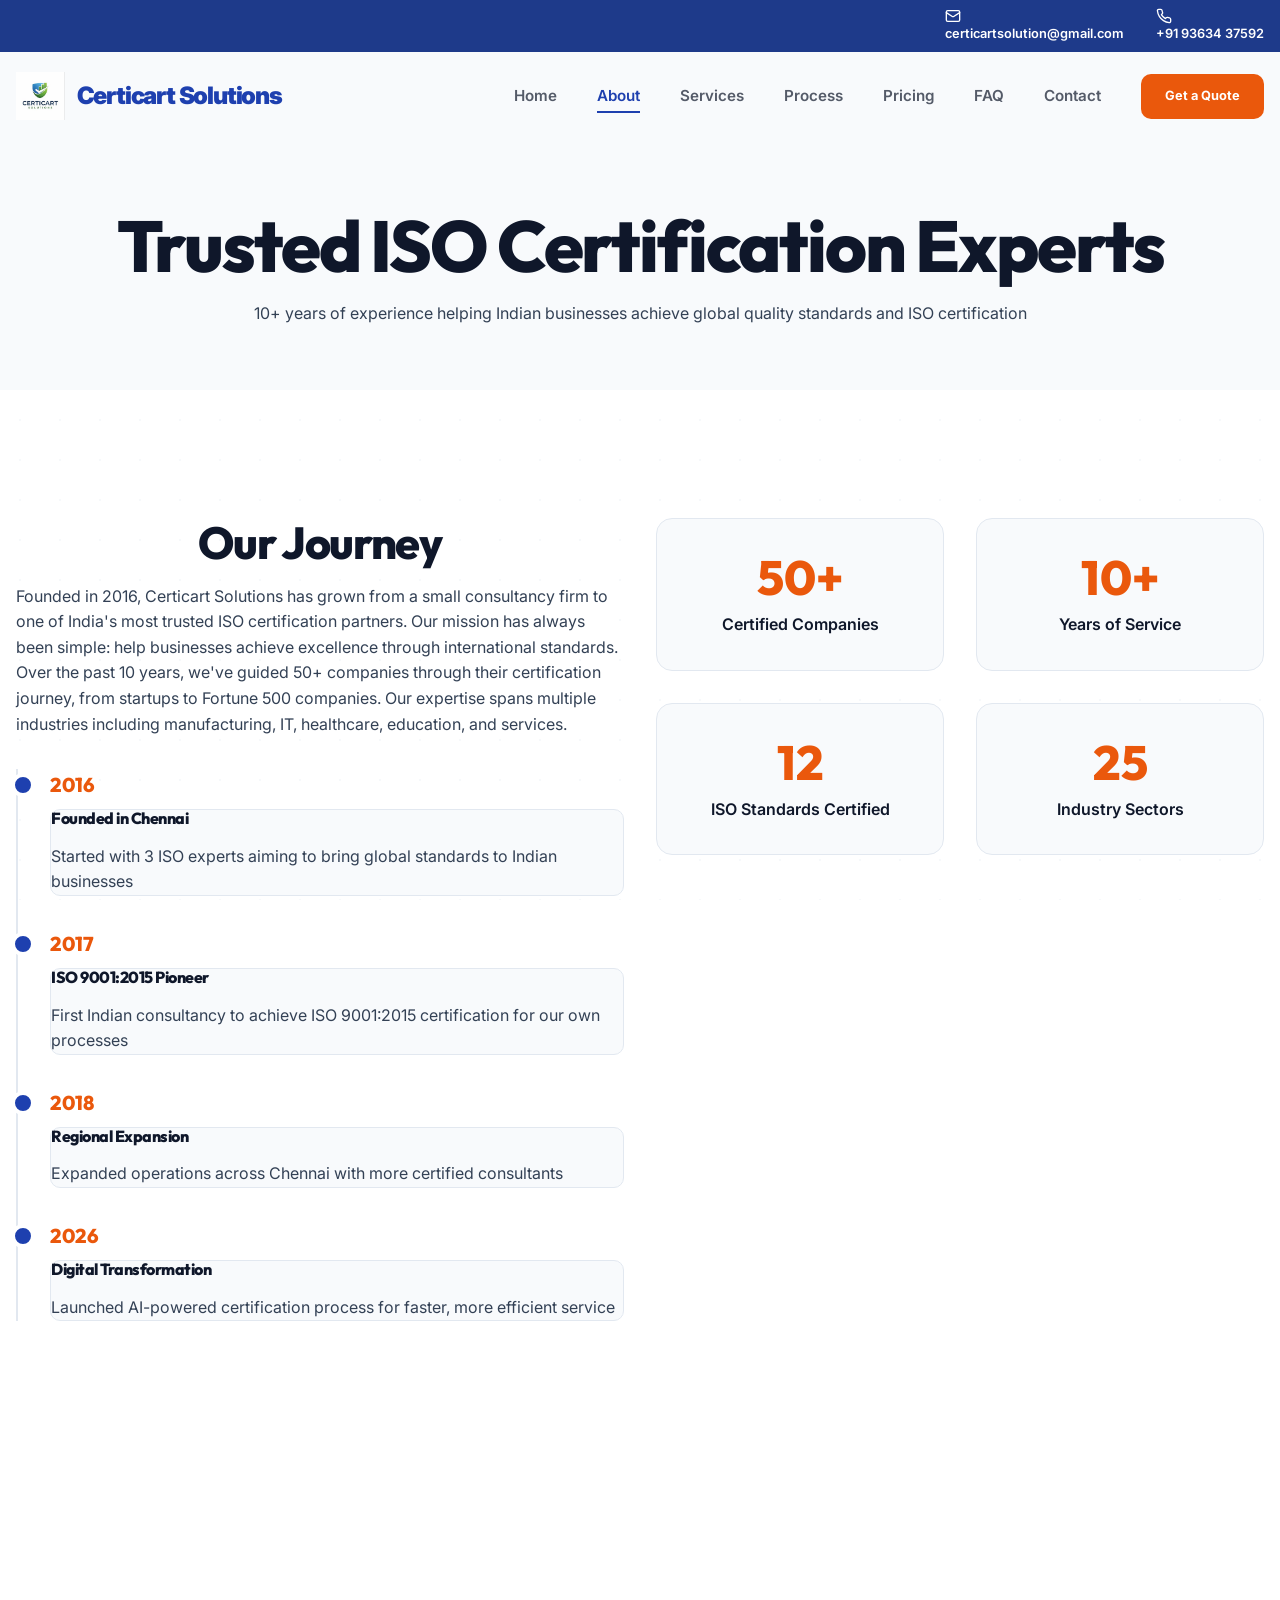
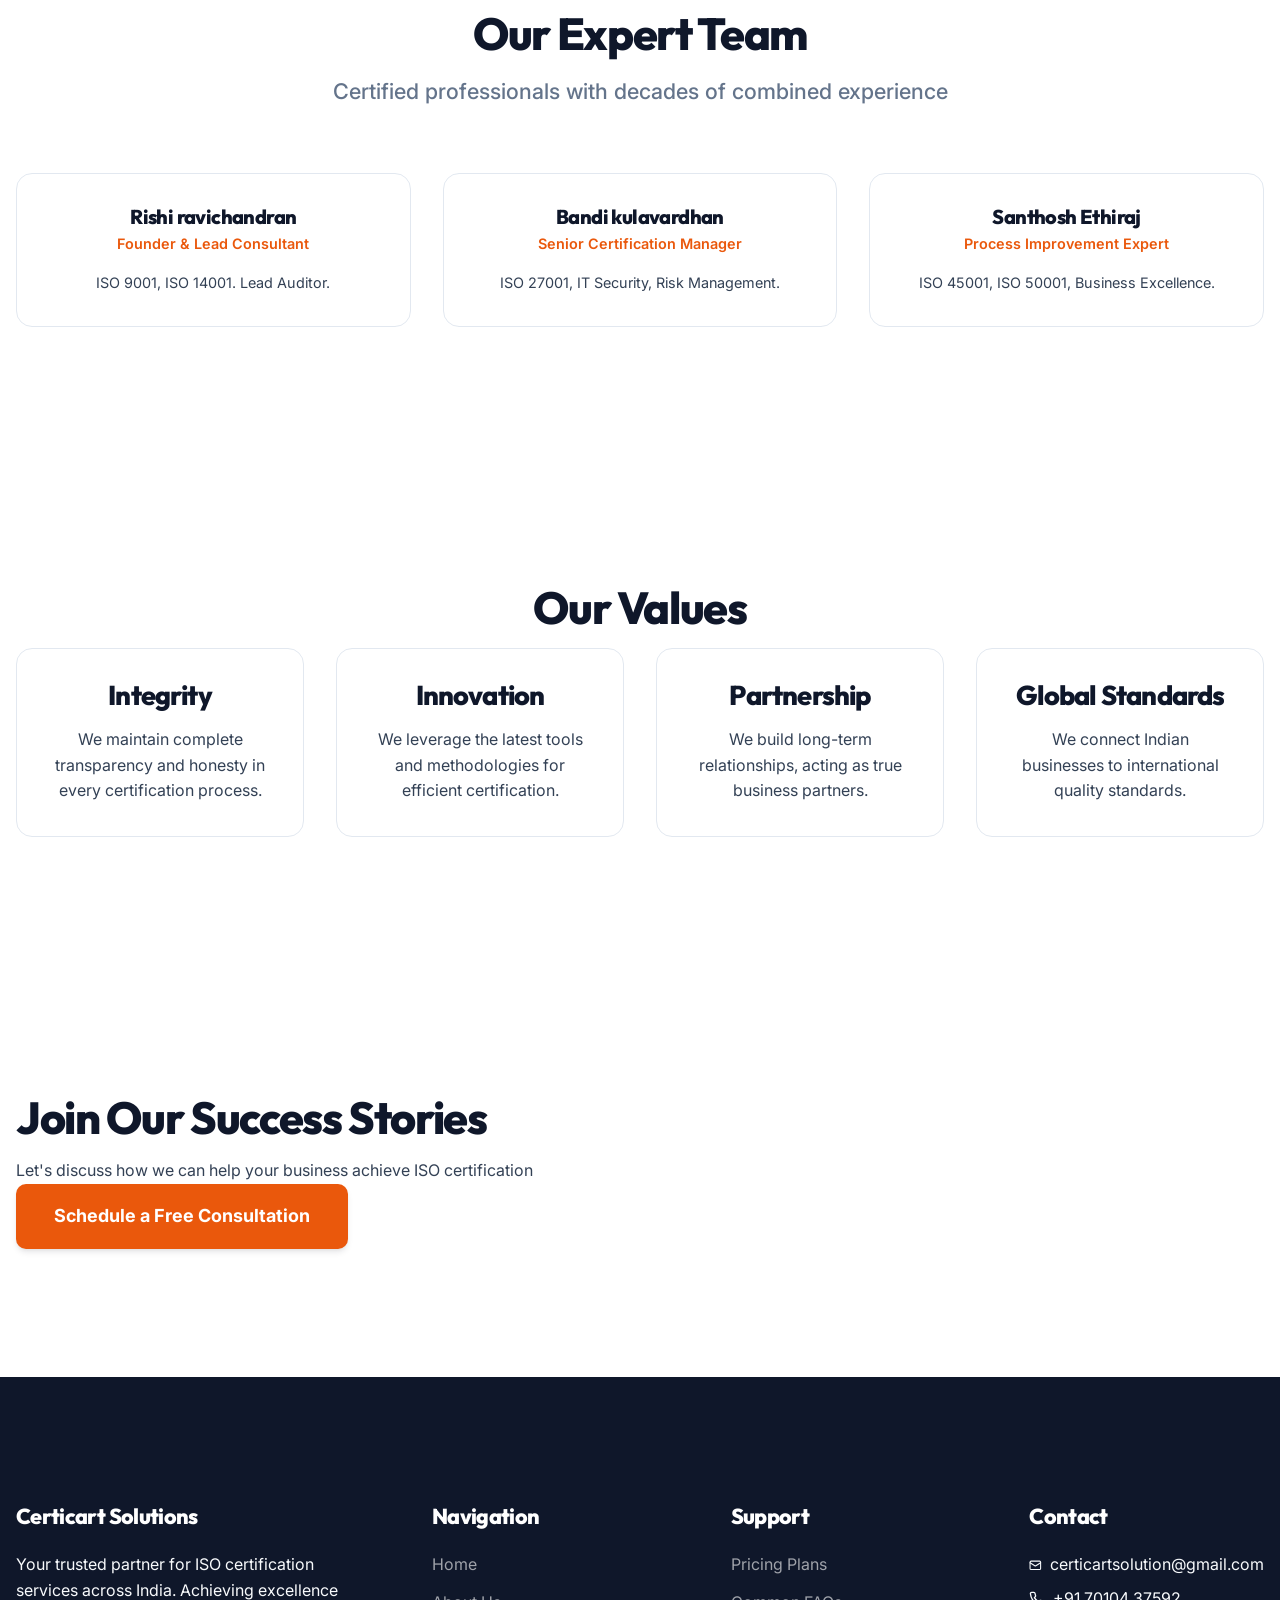
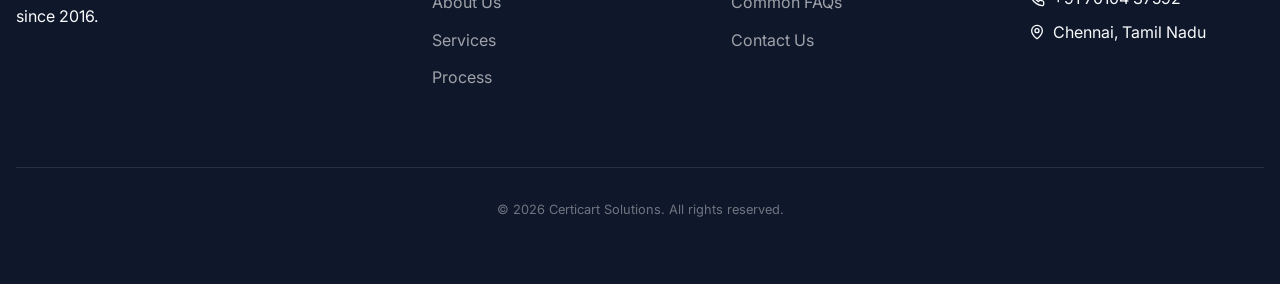
==== commit 01233303: "Changed phone number" ====
--- a/about.html
+++ b/about.html
@@ -1,4 +1,4 @@
-<!DOCTYPE html>
+93634 37592<!DOCTYPE html>
 <html lang="en">
 <head>
     <meta charset="UTF-8">
@@ -20,7 +20,7 @@
                     <svg xmlns="http://www.w3.org/2000/svg" width="16" height="16" viewBox="0 0 24 24" fill="none" stroke="currentColor" stroke-width="2" stroke-linecap="round" stroke-linejoin="round" style="vertical-align: middle; margin-right: 6px;"><rect width="20" height="16" x="2" y="4" rx="2"/><path d="m22 7-8.97 5.7a1.94 1.94 0 0 1-2.06 0L2 7"/></svg> certicartsolution@gmail.com
                 </div>
                 <div class="header-top-item d-flex align-items-center">
-                    <svg xmlns="http://www.w3.org/2000/svg" width="16" height="16" viewBox="0 0 24 24" fill="none" stroke="currentColor" stroke-width="2" stroke-linecap="round" stroke-linejoin="round" style="vertical-align: middle; margin-right: 6px;"><path d="M22 16.92v3a2 2 0 0 1-2.18 2 19.79 19.79 0 0 1-8.63-3.07 19.5 19.5 0 0 1-6-6 19.79 19.79 0 0 1-3.07-8.67A2 2 0 0 1 4.11 2h3a2 2 0 0 1 2 1.72 12.84 12.84 0 0 0 .7 2.81 2 2 0 0 1-.45 2.11L8.09 9.91a16 16 0 0 0 6 6l1.27-1.27a2 2 0 0 1 2.11-.45 12.84 12.84 0 0 0 2.81.7A2 2 0 0 1 22 16.92z"/></svg> +91 70104 37592
+                    <svg xmlns="http://www.w3.org/2000/svg" width="16" height="16" viewBox="0 0 24 24" fill="none" stroke="currentColor" stroke-width="2" stroke-linecap="round" stroke-linejoin="round" style="vertical-align: middle; margin-right: 6px;"><path d="M22 16.92v3a2 2 0 0 1-2.18 2 19.79 19.79 0 0 1-8.63-3.07 19.5 19.5 0 0 1-6-6 19.79 19.79 0 0 1-3.07-8.67A2 2 0 0 1 4.11 2h3a2 2 0 0 1 2 1.72 12.84 12.84 0 0 0 .7 2.81 2 2 0 0 1-.45 2.11L8.09 9.91a16 16 0 0 0 6 6l1.27-1.27a2 2 0 0 1 2.11-.45 12.84 12.84 0 0 0 2.81.7A2 2 0 0 1 22 16.92z"/></svg> +91 93634 37592
                 </div>
             </div>
         </div>
